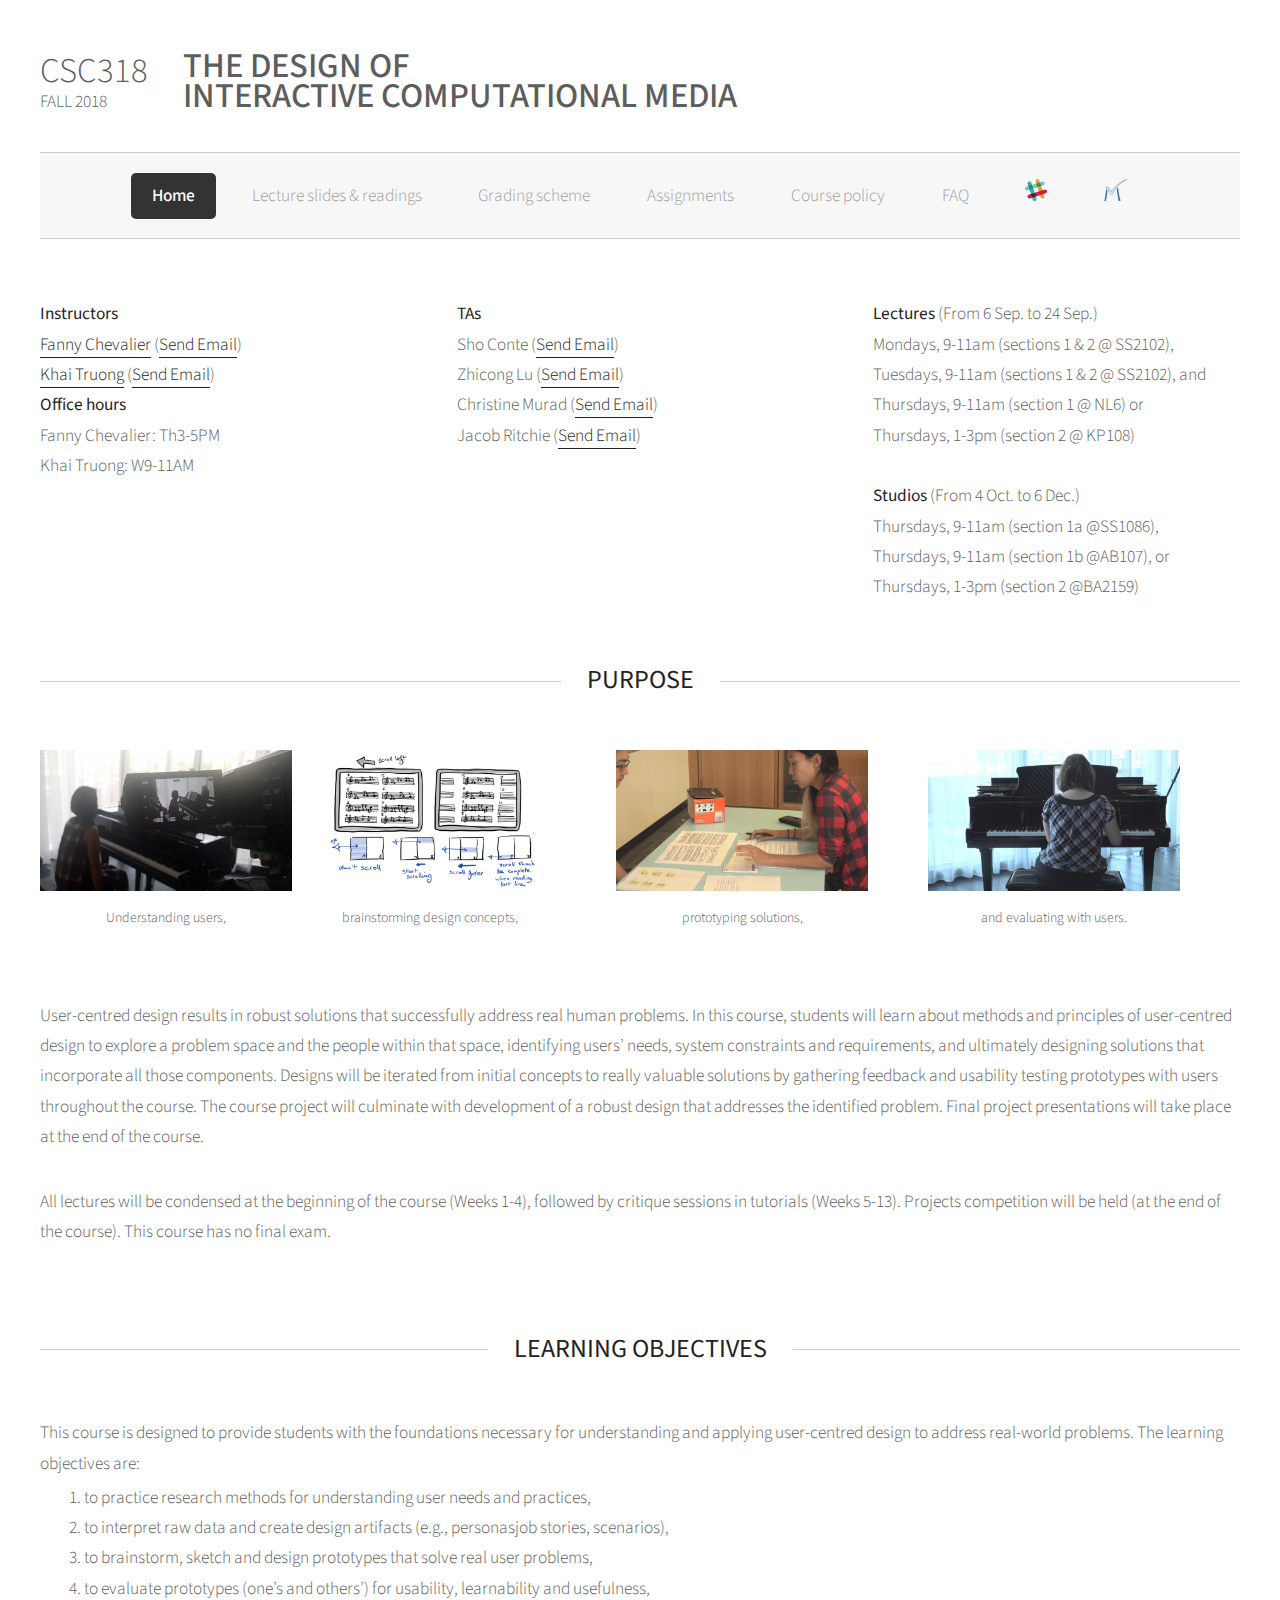
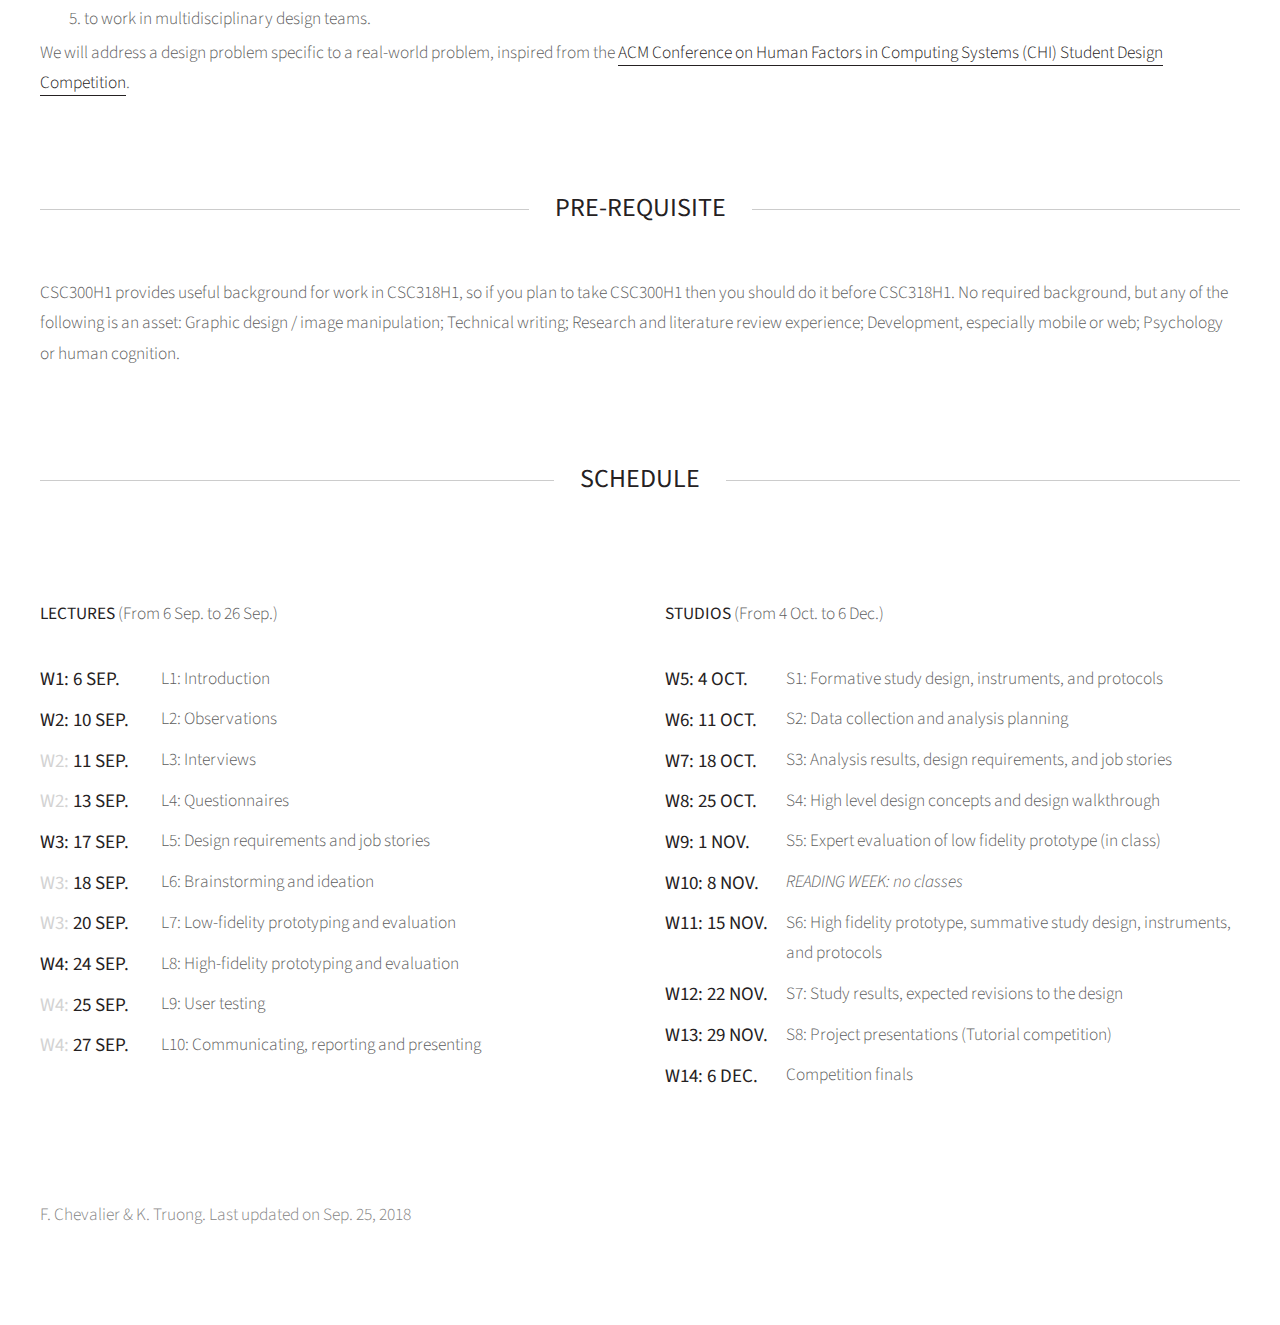
==== index.html @ eef89891 "Update index.html" ====
<!DOCTYPE HTML>

<!--
	Dopetrope by HTML5 UP
	html5up.net |  @ajlkn
	Free for personal and commercial use under the CCA 3.0 license (html5up.net/license)
-->

<html>
  <head>
    <title>CSC318:  The Design of Interactive Computational Media</title>
    <meta http-equiv="content-type" content="text/html; charset=utf-8" />
    <meta name="description" content="" />
    <meta name="keywords" content="" />
    <meta name="viewport" content="width=device-width, initial-scale=1" />
    <!--[if lte IE 8]><script src="/assets/css/ie/html5shiv.js"></script><![endif]-->
    <script src="/assets/js/jquery.min.js"></script>
    <script src="/assets/js/jquery.dropotron.min.js"></script>
    <script src="/assets/js/skel.min.js"></script>
    <script src="/assets/js/skel-viewport.min.js"></script>
    <script src="/assets/js/util.js"></script>
    <!--[if lte IE 8]><script src="assets/js/ie/respond.min.js"></script><![endif]-->
    <script src="/assets/js/main.js"></script>
    <script src="/assets/js/d3-4.10.2.min.js"></script>
    
    <link rel="stylesheet" href="/assets/css/main.css"/>
    
    <!--[if lte IE 8]><link rel="stylesheet" href="assets/css/ie8.css" /><![endif]-->
    
    <meta name="theme-color" content="#ffffff">
    
    
  </head>
	
  <body>
    <div id="page-wrapper">
      
      <!-- Main -->
      <div id="main-wrapper">				
	
	<div class="container">
	  
	  <div class="row">
	    <div class="12u">
	      <!-- Intro -->
	      <section id="about">
		<div id="main-info">
		  <div id="course-code">CSC318</br><p style="font-size:50%">Fall 2018</p></div>
		  <div id="course-name"> &nbsp; &nbsp; The Design of </br> &nbsp; &nbsp; Interactive Computational Media</div>
		</div>
	      </section>
	    </div>
	  </div>



	  <div id="header-wrapper">
	    <div id="header">
	      <!-- Nav -->
	      <nav id="nav">
		<ul>
		  <li class="current"><a href="/index.html">Home</a></li>
		  <li> <a href="slides-readings.html">Lecture slides & readings</a></li>
		  <li><a href="grading-scheme.html">Grading scheme</a></li>
		  <li><a href="assignments.html">Assignments</a></li>
		  <li><a href="policy.html">Course policy</a></li>
		  <li><a href="faq.html">FAQ</a></li>
		  <li><a href="https://csc318-fall2018.slack.com"><img src="images/slack-logo-small.png" style="height: 22px"></img></a></li>
		  <li><a href="https://markus.teach.cs.toronto.edu/csc318-2018-09"><img src="images/markus-logo-small.png" style="height: 22px"></img></a></li>
		</ul>
	      </nav>
	    </div>
	  </div>

	  <br/> <br/>


	  
	  <div class="row">
	    <div class="4u 10u(mobile)">
		  <div id="description">
		    <b> Instructors </b>
			 </br><a href="http://fannychevalier.net">Fanny Chevalier</a> (<a href="mailto:csc318instructors@cs.toronto.edu?Subject=[CSC318] ...">Send Email</a>) </br> <a href="http://www.cs.toronto.edu/~khai/">Khai Truong</a>  (<a href="mailto:csc318instructors@cs.toronto.edu?Subject=[CSC318] ...">Send Email</a>)
		  </div>
		  <div id="description">
		    <b> Office hours </b>
			 </br>Fanny Chevalier: Th3-5PM </br> Khai Truong: W9-11AM
		  </div>
	      </div>

	      <div class="4u 10u(mobile)">
		  <div id="description">
		    <b> TAs </b>
	 </br> Sho Conte (<a href="mailto:sho.conte@mail.utoronto.ca?Subject=[CSC318] ...">Send Email</a>)
         </br> Zhicong Lu (<a href="mailto:zhicong.lu@mail.utoronto.ca?Subject=[CSC318] ...">Send Email</a>)
         </br> Christine Murad (<a href="mailto:christine.murad@mail.utoronto.ca?Subject=[CSC318] ...">Send Email</a>)
         </br> Jacob Ritchie (<a href="mailto:jacob.ritchie@mail.utoronto.ca?Subject=[CSC318] ...">Send Email</a>)          
		  </div>
	      </div>

	      <div class="4u 10u(mobile)">
		  <div id="description">
		    <b> Lectures </b> (From 6 Sep. to 24 Sep.)
	 </br> Mondays, 9-11am (sections 1 & 2 @ SS2102),
         </br> Tuesdays, 9-11am (sections 1 & 2 @ SS2102), and
         </br> Thursdays, 9-11am (section 1 @ NL6) or 
         </br> Thursdays, 1-3pm (section 2 @ KP108)
         </br>
	 </br>
	 <b> Studios </b> (From 4 Oct. to 6 Dec.)
	 </br> Thursdays, 9-11am (section 1a @SS1086),
         </br> Thursdays, 9-11am (section 1b @AB107), or
         </br> Thursdays, 1-3pm (section 2 @BA2159)
		  </div>
	      </div>
	      
	  </div>

	  <br/> <br/>


	  <div class="row">	    
	    <div class="12u">
	      <header class="major">
		<h2>Purpose</h2>
	      </header>
	      

	      <p style="float: left; font-size: 80%; text-align: center; width: 21%; margin-right: 1%; margin-bottom: 0.5em;"><img src="images/observations-teaser.jpg" style="width: 100%">Understanding users,</p>


	      <p style="float: left; font-size: 80%; text-align: center; width: 21%; margin-right: 5%; margin-bottom: 0.5em;"><img src="images/sketch.png" style="width: 100%"> brainstorming design concepts,</p>

	      <p style="float: left; font-size: 80%; text-align: center; width: 21%; margin-right: 5%; margin-bottom: 0.5em;"><img src="images/heuristic.jpeg" style="width: 100%"> prototyping solutions,</p>

	      <p style="float: left; font-size: 80%; text-align: center; width: 21%; margin-right: 5%; margin-bottom: 0.5em;"><img src="images/evaluation.jpeg" style="width: 100%"> and evaluating with users.</br>&nbsp;</br>&nbsp;</p>

	      
	      <p>
		User-centred design results in robust solutions that successfully address real human problems. In this course, students will learn about methods and principles of user-centred design to explore a problem space and the people within that space, identifying users’ needs, system constraints and requirements, and ultimately designing solutions that incorporate all those components. Designs will be iterated from initial concepts to really valuable solutions by gathering feedback and usability testing prototypes with users throughout the course. The course project will culminate with development of a robust design that addresses the identified problem. Final project presentations will take place at the end of the course. </p>

	      <p> All lectures will be condensed at the beginning of the course (Weeks 1-4), followed by critique sessions in tutorials (Weeks 5-13). Projects competition will be held (at the end of the course). This course has no final exam.
	      </p>



	      
	      
	    </section>    
	  </div>
	</div>

	<div class="row">	    
	  <div class="12u">
	    <section>
	      <header class="major">
		<h2>Learning Objectives</h2>
	      </header>
	      This course is designed to provide students with the foundations necessary for understanding and applying user-centred design to address real-world problems. The learning objectives are:
	      <ul class="numberedlist">
		<li> to practice research methods for understanding user needs and practices,</li>
		<li> to interpret raw data and create design artifacts (e.g., personasjob stories, scenarios), </li>
		<li> to brainstorm, sketch and design prototypes that solve real user problems, </li>
		<li> to evaluate prototypes (one’s and others’) for usability, learnability and usefulness, </li>
		<li> to work in multidisciplinary design teams. </li>
	      </ul>
		We will address a design problem specific to a real-world problem, inspired from the <a href="https://chi2019.acm.org/authors/student-design-competition/">ACM Conference on Human Factors in Computing Systems (CHI) Student Design Competition</a>.
	      
	    </section>    
	  </div>
	</div>


	<div class="row">	    
	  <div class="12u">
	    <section>
	      <header class="major">
		<h2>Pre-requisite</h2>
	      </header>
	      CSC300H1 provides useful background for work in CSC318H1, so if you plan to take CSC300H1 then you should do it before CSC318H1. No required background, but any of the following is an asset: Graphic design / image manipulation; Technical writing; Research and literature review experience; Development, especially mobile or web; Psychology or human cognition.
	    </section>    
	  </div>
	</div>


	
	<div class="row">
	  <div class="12u 12u(mobile)">
	    <section>
	      <header class="major">
		<h2>Schedule</h2>
	      </header>

	      </div>
	  </section>
	  
	  <div class="6u 12u(mobile)">
	      <b> LECTURES </b> (From 6 Sep. to 26 Sep.)
	      
	      <p>
		<ul class="schedule">  
		  <li> <h3> W1: 6 Sep. </h3> <p>L1: Introduction </p> </li>
		  <li> <h3> W2: 10 Sep. </h3> <p>L2: Observations </p> </li>
		  <li> <h3> <font color="lightgray">W2:</font> 11 Sep. </h3> <p>L3: Interviews </p> </li>
		  <li> <h3> <font color="lightgray">W2:</font> 13 Sep. </h3> <p>L4: Questionnaires</p> </li>
                  <li> <h3> W3: 17 Sep. </h3> <p>L5: Design requirements and job stories</p> </li>
		  <li> <h3> <font color="lightgray">W3:</font> 18 Sep. </h3> <p>L6: Brainstorming and ideation</p> </li>
                  <li> <h3> <font color="lightgray">W3:</font> 20 Sep. </h3> <p>L7: Low-fidelity prototyping and evaluation</p> </li>
		  <li> <h3> W4: 24 Sep. </h3> <p>L8: High-fidelity prototyping and evaluation</p> </li>
                  <li> <h3> <font color="lightgray">W4:</font> 25 Sep. </h3> <p>L9: User testing</p> </li>
                  <li> <h3> <font color="lightgray">W4:</font> 27 Sep. </h3> <p>L10: Communicating, reporting and presenting</p></li>

	  </div>


	  <div class="6u 12u(mobile)">
	      
	      <b> STUDIOS </b> (From 4 Oct. to 6 Dec.)
	      
	      <p>
		<ul class="schedule">  
		  <li> <h3> W5: 4 Oct. </h3> <p>S1: Formative study design, instruments, and protocols </p> </li>
		  <li> <h3> W6: 11 Oct. </h3> <p>S2: Data collection and analysis planning </p> </li>
		  <li> <h3> W7: 18 Oct. </h3> <p>S3: Analysis results, design requirements, and job stories </p> </li>
		  <li> <h3> W8: 25 Oct. </h3> <p>S4: High level design concepts and design walkthrough</p> </li>
                  <li> <h3> W9: 1 Nov. </h3> <p>S5: Expert evaluation of low fidelity prototype (in class)</p> </li>
		  <li> <h3> W10: 8 Nov. </h3> <p> <i>READING WEEK: no classes </i></p> </li>
                  <li> <h3> W11: 15 Nov. </h3> <p>S6: High fidelity prototype, summative study design, instruments, and protocols</p> </li>
		  <li> <h3> W12: 22 Nov. </h3> <p>S7: Study results, expected revisions to the design </p> </li>
                  <li> <h3> W13: 29 Nov. </h3> <p>S8: Project presentations (Tutorial competition)</p> </li>
		  <li> <h3> W14: 6 Dec. </h3> <p> Competition finals </p> </li>
	  </div>



	  
	</div>



<!-- Footer -->
<div id="footer-wrapper">
  <section id="footer" class="container">
    <div class="row">
      <div class="12u">
	
	F. Chevalier & K. Truong. Last updated on Sep. 25, 2018
	
      </div>
    </div>
  </section>
</div>
</div>
</body>
</html>
---- assets/css/main.css ----
@import url("font-awesome.min.css");
@import url("https://fonts.googleapis.com/css?family=Source+Sans+Pro:300,400,700,900,300italic");

/*
	Dopetrope by HTML5 UP
	html5up.net | @ajlkn
	Free for personal and commercial use under the CCA 3.0 license (html5up.net/license)
*/

/* Reset */

	html, body, div, span, applet, object, iframe, h1, h2, h3, h4, h5, h6, p, blockquote, pre, a, abbr, acronym, address, big, cite, code, del, dfn, em, img, ins, kbd, q, s, samp, small, strike, strong, sub, sup, tt, var, b, u, i, center, dl, dt, dd, ol, ul, li, fieldset, form, label, legend, table, caption, tbody, tfoot, thead, tr, th, td, article, aside, canvas, details, embed, figure, figcaption, footer, header, hgroup, menu, nav, output, ruby, section, summary, time, mark, audio, video {
		margin: 0;
		padding: 0;
		border: 0;
		font-size: 100%;
		font: inherit;
		vertical-align: baseline;
	}

	article, aside, details, figcaption, figure, footer, header, hgroup, menu, nav, section {
		display: block;
	}

	body {
		line-height: 1;
	}

	ol, ul {
		list-style: none;
	}

	blockquote, q {
		quotes: none;
	}

	blockquote:before, blockquote:after, q:before, q:after {
		content: '';
		content: none;
	}

	table {
		border-collapse: collapse;
		border-spacing: 0;
	}

	body {
		-webkit-text-size-adjust: none;
	}

/* Box Model */

	*, *:before, *:after {
		-moz-box-sizing: border-box;
		-webkit-box-sizing: border-box;
		box-sizing: border-box;
	}

/* Containers */

	.container {
		margin-left: auto;
		margin-right: auto;
	}

	.container.\31 25\25 {
		width: 100%;
		max-width: 1200px;
		min-width: 960px;
	}

	.container.\37 5\25 {
		width: 720px;
	}

	.container.\35 0\25 {
		width: 480px;
	}

	.container.\32 5\25 {
		width: 240px;
	}

	.container {
		width: 960px;
	}

	@media screen and (min-width: 737px) {

		.container.\31 25\25 {
			width: 100%;
			max-width: 1500px;
			min-width: 1200px;
		}

		.container.\37 5\25 {
			width: 900px;
		}

		.container.\35 0\25 {
			width: 600px;
		}

		.container.\32 5\25 {
			width: 300px;
		}

		.container {
			width: 1200px;
		}

	}

	@media screen and (min-width: 737px) and (max-width: 1200px) {

		.container.\31 25\25 {
			width: 100%;
			max-width: 1200px;
			min-width: 960px;
		}

		.container.\37 5\25 {
			width: 720px;
		}

		.container.\35 0\25 {
			width: 480px;
		}

		.container.\32 5\25 {
			width: 240px;
		}

		.container {
			width: 960px;
		}

	}

	@media screen and (max-width: 736px) {

		.container.\31 25\25 {
			width: 100%;
			max-width: 125%;
			min-width: 100%;
		}

		.container.\37 5\25 {
			width: 75%;
		}

		.container.\35 0\25 {
			width: 50%;
		}

		.container.\32 5\25 {
			width: 25%;
		}

		.container {
			width: 100% !important;
		}

	}

/* Grid */

	.row {
		border-bottom: solid 1px transparent;
		-moz-box-sizing: border-box;
		-webkit-box-sizing: border-box;
		box-sizing: border-box;
	}

	.row > * {
		float: left;
		-moz-box-sizing: border-box;
		-webkit-box-sizing: border-box;
		box-sizing: border-box;
	}

	.row:after, .row:before {
		content: '';
		display: block;
		clear: both;
		height: 0;
	}
	
	.row.events:before {
		height: 1em;
	}

	.row.uniform > * > :first-child {
	    margin-top: 0;
	}

	.row.uniform > * > :last-child {
		margin-bottom: 0;
	}

	.row.\30 \25 > * {
		padding: 0 0 0 0px;
	}

	.row.\30 \25 {
		margin: 0 0 -1px 0px;
	}

	.row.uniform.\30 \25 > * {
		padding: 0px 0 0 0px;
	}

	.row.uniform.\30 \25 {
		margin: 0px 0 -1px 0px;
	}

	.row > * {
		padding: 0 0 0 40px;
	}

	.row {
		margin: 0 0 -1px -40px;
	}

	.row.uniform > * {
		padding: 40px 0 0 40px;
	}

	.row.uniform {
		margin: -40px 0 -1px -40px;
	}

	.row.\32 00\25 > * {
		padding: 0 0 0 80px;
	}

	.row.\32 00\25 {
		margin: 0 0 -1px -80px;
	}

	.row.uniform.\32 00\25 > * {
		padding: 80px 0 0 80px;
	}

	.row.uniform.\32 00\25 {
		margin: -80px 0 -1px -80px;
	}

	.row.\31 50\25 > * {
		padding: 0 0 0 60px;
	}

	.row.\31 50\25 {
		margin: 0 0 -1px -60px;
	}

	.row.uniform.\31 50\25 > * {
		padding: 60px 0 0 60px;
	}

	.row.uniform.\31 50\25 {
		margin: -60px 0 -1px -60px;
	}

	.row.\35 0\25 > * {
		padding: 0 0 0 20px;
	}

	.row.\35 0\25 {
		margin: 0 0 -1px -20px;
	}

	.row.uniform.\35 0\25 > * {
		padding: 20px 0 0 20px;
	}

	.row.uniform.\35 0\25 {
		margin: -20px 0 -1px -20px;
	}

	.row.\32 5\25 > * {
		padding: 0 0 0 10px;
	}

	.row.\32 5\25 {
		margin: 0 0 -1px -10px;
	}

	.row.uniform.\32 5\25 > * {
		padding: 10px 0 0 10px;
	}

	.row.uniform.\32 5\25 {
		margin: -10px 0 -1px -10px;
	}

	.\31 2u, .\31 2u\24 {
		width: 100%;
		clear: none;
		margin-left: 0;
	}

	.\31 1u, .\31 1u\24 {
		width: 91.6666666667%;
		clear: none;
		margin-left: 0;
	}

	.\31 0u, .\31 0u\24 {
		width: 83.3333333333%;
		clear: none;
		margin-left: 0;
	}

	.\39 u, .\39 u\24 {
		width: 75%;
		clear: none;
		margin-left: 0;
	}

	.\38 u, .\38 u\24 {
		width: 66.6666666667%;
		clear: none;
		margin-left: 0;
	}

	.\37 u, .\37 u\24 {
		width: 58.3333333333%;
		clear: none;
		margin-left: 0;
	}

	.\36 u, .\36 u\24 {
		width: 50%;
		clear: none;
		margin-left: 0;
	}

	.\35 u, .\35 u\24 {
		width: 41.6666666667%;
		clear: none;
		margin-left: 0;
	}

	.\34 u, .\34 u\24 {
		width: 33.3333333333%;
		clear: none;
		margin-left: 0;
	}

	.\33 u, .\33 u\24 {
		width: 25%;
		clear: none;
		margin-left: 0;
	}

	.\32 u, .\32 u\24 {
		width: 16.6666666667%;
		clear: none;
		margin-left: 0;
	}

	.\31 u, .\31 u\24 {
		width: 8.3333333333%;
		clear: none;
		margin-left: 0;
	}

	.\31 2u\24 + *,
	.\31 1u\24 + *,
	.\31 0u\24 + *,
	.\39 u\24 + *,
	.\38 u\24 + *,
	.\37 u\24 + *,
	.\36 u\24 + *,
	.\35 u\24 + *,
	.\34 u\24 + *,
	.\33 u\24 + *,
	.\32 u\24 + *,
	.\31 u\24 + * {
		clear: left;
	}

	.\-11u {
		margin-left: 91.66667%;
	}

	.\-10u {
		margin-left: 83.33333%;
	}

	.\-9u {
		margin-left: 75%;
	}

	.\-8u {
		margin-left: 66.66667%;
	}

	.\-7u {
		margin-left: 58.33333%;
	}

	.\-6u {
		margin-left: 50%;
	}

	.\-5u {
		margin-left: 41.66667%;
	}

	.\-4u {
		margin-left: 33.33333%;
	}

	.\-3u {
		margin-left: 25%;
	}

	.\-2u {
		margin-left: 16.66667%;
	}

	.\-1u {
		margin-left: 8.33333%;
	}

	@media screen and (min-width: 737px) {

		.row > * {
			padding: 50px 0 0 50px;
		}

		.row {
			margin: -50px 0 -1px -50px;
		}

		.row.uniform > * {
			padding: 50px 0 0 50px;
		}

		.row.uniform {
			margin: -50px 0 -1px -50px;
		}

		.row.\32 00\25 > * {
			padding: 100px 0 0 100px;
		}

		.row.\32 00\25 {
			margin: -100px 0 -1px -100px;
		}

		.row.uniform.\32 00\25 > * {
			padding: 100px 0 0 100px;
		}

		.row.uniform.\32 00\25 {
			margin: -100px 0 -1px -100px;
		}

		.row.\31 50\25 > * {
			padding: 75px 0 0 75px;
		}

		.row.\31 50\25 {
			margin: -75px 0 -1px -75px;
		}

		.row.uniform.\31 50\25 > * {
			padding: 75px 0 0 75px;
		}

		.row.uniform.\31 50\25 {
			margin: -75px 0 -1px -75px;
		}

		.row.\35 0\25 > * {
			padding: 25px 0 0 25px;
		}

		.row.\35 0\25 {
			margin: -25px 0 -1px -25px;
		}

		.row.uniform.\35 0\25 > * {
			padding: 25px 0 0 25px;
		}

		.row.uniform.\35 0\25 {
			margin: -25px 0 -1px -25px;
		}

		.row.\32 5\25 > * {
			padding: 12.5px 0 0 12.5px;
		}

		.row.\32 5\25 {
			margin: -12.5px 0 -1px -12.5px;
		}

		.row.uniform.\32 5\25 > * {
			padding: 12.5px 0 0 12.5px;
		}

		.row.uniform.\32 5\25 {
			margin: -12.5px 0 -1px -12.5px;
		}

		.\31 2u\28desktop\29, .\31 2u\24\28desktop\29 {
			width: 100%;
			clear: none;
			margin-left: 0;
		}

		.\31 1u\28desktop\29, .\31 1u\24\28desktop\29 {
			width: 91.6666666667%;
			clear: none;
			margin-left: 0;
		}

		.\31 0u\28desktop\29, .\31 0u\24\28desktop\29 {
			width: 83.3333333333%;
			clear: none;
			margin-left: 0;
		}

		.\39 u\28desktop\29, .\39 u\24\28desktop\29 {
			width: 75%;
			clear: none;
			margin-left: 0;
		}

		.\38 u\28desktop\29, .\38 u\24\28desktop\29 {
			width: 66.6666666667%;
			clear: none;
			margin-left: 0;
		}

		.\37 u\28desktop\29, .\37 u\24\28desktop\29 {
			width: 58.3333333333%;
			clear: none;
			margin-left: 0;
		}

		.\36 u\28desktop\29, .\36 u\24\28desktop\29 {
			width: 50%;
			clear: none;
			margin-left: 0;
		}

		.\35 u\28desktop\29, .\35 u\24\28desktop\29 {
			width: 41.6666666667%;
			clear: none;
			margin-left: 0;
		}

		.\34 u\28desktop\29, .\34 u\24\28desktop\29 {
			width: 33.3333333333%;
			clear: none;
			margin-left: 0;
		}

		.\33 u\28desktop\29, .\33 u\24\28desktop\29 {
			width: 25%;
			clear: none;
			margin-left: 0;
		}

		.\32 u\28desktop\29, .\32 u\24\28desktop\29 {
			width: 16.6666666667%;
			clear: none;
			margin-left: 0;
		}

		.\31 u\28desktop\29, .\31 u\24\28desktop\29 {
			width: 8.3333333333%;
			clear: none;
			margin-left: 0;
		}

		.\31 2u\24\28desktop\29 + *,
		.\31 1u\24\28desktop\29 + *,
		.\31 0u\24\28desktop\29 + *,
		.\39 u\24\28desktop\29 + *,
		.\38 u\24\28desktop\29 + *,
		.\37 u\24\28desktop\29 + *,
		.\36 u\24\28desktop\29 + *,
		.\35 u\24\28desktop\29 + *,
		.\34 u\24\28desktop\29 + *,
		.\33 u\24\28desktop\29 + *,
		.\32 u\24\28desktop\29 + *,
		.\31 u\24\28desktop\29 + * {
			clear: left;
		}

		.\-11u\28desktop\29 {
			margin-left: 91.66667%;
		}

		.\-10u\28desktop\29 {
			margin-left: 83.33333%;
		}

		.\-9u\28desktop\29 {
			margin-left: 75%;
		}

		.\-8u\28desktop\29 {
			margin-left: 66.66667%;
		}

		.\-7u\28desktop\29 {
			margin-left: 58.33333%;
		}

		.\-6u\28desktop\29 {
			margin-left: 50%;
		}

		.\-5u\28desktop\29 {
			margin-left: 41.66667%;
		}

		.\-4u\28desktop\29 {
			margin-left: 33.33333%;
		}

		.\-3u\28desktop\29 {
			margin-left: 25%;
		}

		.\-2u\28desktop\29 {
			margin-left: 16.66667%;
		}

		.\-1u\28desktop\29 {
			margin-left: 8.33333%;
		}

	}

	@media screen and (min-width: 737px) and (max-width: 1200px) {

		.row > * {
			padding: 25px 0 0 25px;
		}

		.row {
			margin: -25px 10px -1px -15px;
		}

		.row.uniform > * {
			padding: 25px 0 0 25px;
		}

		.row.uniform {
			margin: -25px 0 -1px -25px;
		}

		.row.\32 00\25 > * {
			padding: 50px 0 0 50px;
		}

		.row.\32 00\25 {
			margin: -50px 0 -1px -50px;
		}

		.row.uniform.\32 00\25 > * {
			padding: 50px 0 0 50px;
		}

		.row.uniform.\32 00\25 {
			margin: -50px 0 -1px -50px;
		}

		.row.\31 50\25 > * {
			padding: 37.5px 0 0 37.5px;
		}

		.row.\31 50\25 {
			margin: -37.5px 0 -1px -37.5px;
		}

		.row.uniform.\31 50\25 > * {
			padding: 37.5px 0 0 37.5px;
		}

		.row.uniform.\31 50\25 {
			margin: -37.5px 0 -1px -37.5px;
		}

		.row.\35 0\25 > * {
			padding: 12.5px 0 0 12.5px;
		}

		.row.\35 0\25 {
			margin: -12.5px 0 -1px -12.5px;
		}

		.row.uniform.\35 0\25 > * {
			padding: 12.5px 0 0 12.5px;
		}

		.row.uniform.\35 0\25 {
			margin: -12.5px 0 -1px -12.5px;
		}

		.row.\32 5\25 > * {
			padding: 6.25px 0 0 6.25px;
		}

		.row.\32 5\25 {
			margin: -6.25px 0 -1px -6.25px;
		}

		.row.uniform.\32 5\25 > * {
			padding: 6.25px 0 0 6.25px;
		}

		.row.uniform.\32 5\25 {
			margin: -6.25px 0 -1px -6.25px;
		}

		.\31 2u\28tablet\29, .\31 2u\24\28tablet\29 {
			width: 100%;
			clear: none;
			margin-left: 0;
		}

		.\31 1u\28tablet\29, .\31 1u\24\28tablet\29 {
			width: 91.6666666667%;
			clear: none;
			margin-left: 0;
		}

		.\31 0u\28tablet\29, .\31 0u\24\28tablet\29 {
			width: 83.3333333333%;
			clear: none;
			margin-left: 0;
		}

		.\39 u\28tablet\29, .\39 u\24\28tablet\29 {
			width: 75%;
			clear: none;
			margin-left: 0;
		}

		.\38 u\28tablet\29, .\38 u\24\28tablet\29 {
			width: 66.6666666667%;
			clear: none;
			margin-left: 0;
		}

		.\37 u\28tablet\29, .\37 u\24\28tablet\29 {
			width: 58.3333333333%;
			clear: none;
			margin-left: 0;
		}

		.\36 u\28tablet\29, .\36 u\24\28tablet\29 {
			width: 50%;
			clear: none;
			margin-left: 0;
		}

		.\35 u\28tablet\29, .\35 u\24\28tablet\29 {
			width: 41.6666666667%;
			clear: none;
			margin-left: 0;
		}

		.\34 u\28tablet\29, .\34 u\24\28tablet\29 {
			width: 33.3333333333%;
			clear: none;
			margin-left: 0;
		}

		.\33 u\28tablet\29, .\33 u\24\28tablet\29 {
			width: 25%;
			clear: none;
			margin-left: 0;
		}

		.\32 u\28tablet\29, .\32 u\24\28tablet\29 {
			width: 16.6666666667%;
			clear: none;
			margin-left: 0;
		}

		.\31 u\28tablet\29, .\31 u\24\28tablet\29 {
			width: 8.3333333333%;
			clear: none;
			margin-left: 0;
		}

		.\31 2u\24\28tablet\29 + *,
		.\31 1u\24\28tablet\29 + *,
		.\31 0u\24\28tablet\29 + *,
		.\39 u\24\28tablet\29 + *,
		.\38 u\24\28tablet\29 + *,
		.\37 u\24\28tablet\29 + *,
		.\36 u\24\28tablet\29 + *,
		.\35 u\24\28tablet\29 + *,
		.\34 u\24\28tablet\29 + *,
		.\33 u\24\28tablet\29 + *,
		.\32 u\24\28tablet\29 + *,
		.\31 u\24\28tablet\29 + * {
			clear: left;
		}

		.\-11u\28tablet\29 {
			margin-left: 91.66667%;
		}

		.\-10u\28tablet\29 {
			margin-left: 83.33333%;
		}

		.\-9u\28tablet\29 {
			margin-left: 75%;
		}

		.\-8u\28tablet\29 {
			margin-left: 66.66667%;
		}

		.\-7u\28tablet\29 {
			margin-left: 58.33333%;
		}

		.\-6u\28tablet\29 {
			margin-left: 50%;
		}

		.\-5u\28tablet\29 {
			margin-left: 41.66667%;
		}

		.\-4u\28tablet\29 {
			margin-left: 33.33333%;
		}

		.\-3u\28tablet\29 {
			margin-left: 25%;
		}

		.\-2u\28tablet\29 {
			margin-left: 16.66667%;
		}

		.\-1u\28tablet\29 {
			margin-left: 8.33333%;
		}

	}

	@media screen and (max-width: 736px) {

		.row > * {
			padding: 20px 0 0 20px;
		}

		.row {
			margin: -20px 10px -1px -10px;
		}

		.row.uniform > * {
			padding: 20px 0 0 20px;
		}

		.row.uniform {
			margin: -20px 0 -1px -20px;
		}

		.row.\32 00\25 > * {
			padding: 40px 0 0 40px;
		}

		.row.\32 00\25 {
			margin: -40px 0 -1px -40px;
		}

		.row.uniform.\32 00\25 > * {
			padding: 40px 0 0 40px;
		}

		.row.uniform.\32 00\25 {
			margin: -40px 0 -1px -40px;
		}

		.row.\31 50\25 > * {
			padding: 30px 0 0 30px;
		}

		.row.\31 50\25 {
			margin: -30px 0 -1px -30px;
		}

		.row.uniform.\31 50\25 > * {
			padding: 30px 0 0 30px;
		}

		.row.uniform.\31 50\25 {
			margin: -30px 0 -1px -30px;
		}

		.row.\35 0\25 > * {
			padding: 10px 0 0 10px;
		}

		.row.\35 0\25 {
			margin: -10px 0 -1px -10px;
		}

		.row.uniform.\35 0\25 > * {
			padding: 10px 0 0 10px;
		}

		.row.uniform.\35 0\25 {
			margin: -10px 0 -1px -10px;
		}

		.row.\32 5\25 > * {
			padding: 5px 0 0 5px;
		}

		.row.\32 5\25 {
			margin: -5px 0 -1px -5px;
		}

		.row.uniform.\32 5\25 > * {
			padding: 5px 0 0 5px;
		}

		.row.uniform.\32 5\25 {
			margin: -5px 0 -1px -5px;
		}

		.\31 2u\28mobile\29, .\31 2u\24\28mobile\29 {
			width: 100%;
			clear: none;
			margin-left: 0;
		}

		.\31 1u\28mobile\29, .\31 1u\24\28mobile\29 {
			width: 91.6666666667%;
			clear: none;
			margin-left: 0;
		}

		.\31 0u\28mobile\29, .\31 0u\24\28mobile\29 {
			width: 83.3333333333%;
			clear: none;
			margin-left: 0;
		}

		.\39 u\28mobile\29, .\39 u\24\28mobile\29 {
			width: 75%;
			clear: none;
			margin-left: 0;
		}

		.\38 u\28mobile\29, .\38 u\24\28mobile\29 {
			width: 66.6666666667%;
			clear: none;
			margin-left: 0;
		}

		.\37 u\28mobile\29, .\37 u\24\28mobile\29 {
			width: 58.3333333333%;
			clear: none;
			margin-left: 0;
		}

		.\36 u\28mobile\29, .\36 u\24\28mobile\29 {
			width: 50%;
			clear: none;
			margin-left: 0;
		}

		.\35 u\28mobile\29, .\35 u\24\28mobile\29 {
			width: 41.6666666667%;
			clear: none;
			margin-left: 0;
		}

		.\34 u\28mobile\29, .\34 u\24\28mobile\29 {
			width: 33.3333333333%;
			clear: none;
			margin-left: 0;
		}

		.\33 u\28mobile\29, .\33 u\24\28mobile\29 {
			width: 25%;
			clear: none;
			margin-left: 0;
		}

		.\32 u\28mobile\29, .\32 u\24\28mobile\29 {
			width: 16.6666666667%;
			clear: none;
			margin-left: 0;
		}

		.\31 u\28mobile\29, .\31 u\24\28mobile\29 {
			width: 8.3333333333%;
			clear: none;
			margin-left: 0;
		}

		.\31 2u\24\28mobile\29 + *,
		.\31 1u\24\28mobile\29 + *,
		.\31 0u\24\28mobile\29 + *,
		.\39 u\24\28mobile\29 + *,
		.\38 u\24\28mobile\29 + *,
		.\37 u\24\28mobile\29 + *,
		.\36 u\24\28mobile\29 + *,
		.\35 u\24\28mobile\29 + *,
		.\34 u\24\28mobile\29 + *,
		.\33 u\24\28mobile\29 + *,
		.\32 u\24\28mobile\29 + *,
		.\31 u\24\28mobile\29 + * {
			clear: left;
		}

		.\-11u\28mobile\29 {
			margin-left: 91.66667%;
		}

		.\-10u\28mobile\29 {
			margin-left: 83.33333%;
		}

		.\-9u\28mobile\29 {
			margin-left: 75%;
		}

		.\-8u\28mobile\29 {
			margin-left: 66.66667%;
		}

		.\-7u\28mobile\29 {
			margin-left: 58.33333%;
		}

		.\-6u\28mobile\29 {
			margin-left: 50%;
		}

		.\-5u\28mobile\29 {
			margin-left: 41.66667%;
		}

		.\-4u\28mobile\29 {
			margin-left: 33.33333%;
		}

		.\-3u\28mobile\29 {
			margin-left: 25%;
		}

		.\-2u\28mobile\29 {
			margin-left: 16.66667%;
		}

		.\-1u\28mobile\29 {
			margin-left: 8.33333%;
		}

	}

/* Basic */

	body {
		background: #ffffff;
		font-family: 'Source Sans Pro';
		font-weight: 300;
		color: #5d5d5d;
	}

		body.is-loading * {
			-moz-transition: none !important;
			-webkit-transition: none !important;
			-ms-transition: none !important;
			transition: none !important;
			-moz-animation: none !important;
			-webkit-animation: none !important;
			-ms-animation: none !important;
			animation: none !important;
		}

	input, textarea, select {
		font-family: 'Source Sans Pro';
		font-weight: 300;
		color: #5d5d5d;
	}

	strong, b {
		color: #252122;
		font-weight: 400;
	}

	i, em {
		font-style: italic;
	}

	sub {
		position: relative;
		top: 0.5em;
		font-size: 0.8em;
	}

	sup {
		position: relative;
		top: -0.5em;
		font-size: 0.8em;
	}

	blockquote {
		border-left: solid 0.75em #dddddd;
		padding: 1em 0 1em 1.5em;
		font-style: italic;
	}

	h1, h2, h3, h4, h5, h6 {
		color: #252122;
		font-weight: 400;
	}
	
	h2{
		text-transform: uppercase;
	}
		
	h3{
		text-transform: uppercase;
	}
	
	h4{
		text-transform: uppercase;
	}

	h1 a, h2 a, h3 a, h4 a, h5 a, h6 a {
		color: inherit;
		text-decoration: none;
	}

	a {
		color: #252122;
		text-decoration: none;
		
		-moz-transition: color .2s ease-in-out;
		-webkit-transition: color .2s ease-in-out;
		-ms-transition: color .2s ease-in-out;
		transition: color .2s ease-in-out;
		
		-moz-transition: border-color .2s ease-in-out;
		-webkit-transition: border-color .2s ease-in-out;
		-ms-transition: border-color .2s ease-in-out;
		transition: border-color .2s ease-in-out;
		
		border-bottom: 1px solid #252122;
	}

		a:hover {
			text-decoration: none;
			color: #9e9e9e;
			border-color: transparent;
		}
		
	#nav a, #logos-vertical a, #logos-horizontal a, a.image, .thumbnail a{
		border-bottom: none;
	}

	br.clear {
		clear: both;
	}

	hr {
		border: 0;
		border-top: solid 1px #dddddd;
		height: 1px;
		margin: 2em 0 2em 0;
	}

	p, ul, ol, dl, table {
		margin-bottom: 2em;
	}

/* Form */

	form label {
		display: block;
		color: #252122;
		font-weight: 400;
		margin: 0 0 0.5em 0;
	}

	form input[type=text],
	form input[type=email],
	form input[type=password],
	form select,
	form textarea {
		-webkit-appearance: none;
		display: block;
		border: 0;
		padding: 0.75em 1em;
		font-size: 1em;
		border-radius: 5px;
		border: solid 1px #dddddd;
		background: #fff;
		width: 100%;
	}

		form input[type=text]:focus,
		form input[type=email]:focus,
		form input[type=password]:focus,
		form select:focus,
		form textarea:focus {
			box-shadow: inset 0px 0px 1px 1px #43bff0;
		}

	form textarea {
		height: 15em;
	}

	form .formerize-placeholder {
		color: #555 !important;
	}

	form ::-webkit-input-placeholder {
		color: #555 !important;
	}

	form :-moz-placeholder {
		color: #555 !important;
	}

	form ::-moz-placeholder {
		color: #555 !important;
	}

	form :-ms-input-placeholder {
		color: #555 !important;
	}

	form ::-moz-focus-inner {
		border: 0;
	}

/* Tables */

	table {
		width: 100%;
	}

		table.default {
			width: 100%;
		}

			table.default tr {
				border-top: solid 1px #dddddd;
			}

				table.default tr:first-child {
					border-top: 0;
				}

			table.default td {
				padding: 0.5em 1em 0.5em 1em;
			}

			table.default th {
				text-align: left;
				padding: 0.5em 1em 0.5em 1em;
				font-weight: 700;
				margin: 0 0 1em 0;
			}

			table.default thead {
				border-bottom: solid 2px #dddddd;
			}

/* Section/Article */

	section, article {
		margin-bottom: 2.5em;
	}

		article > :last-child, article:last-child {
			margin-bottom: 0;
		}

		article section p, article section h2, article section h3, article section h4 {
			/*padding-left: 1em;
			padding-right: 1em;*/
		}
		
		article section .text-right{
			text-align: right;
		}
		
		article section .text-left{
			text-align: left;
		}
		
		article section .text-center{
			text-align: center;
		}
		
		
	header > p {
		display: block;
		font-style: italic;
	}

	header.major {
		position: relative;
		text-align: center;
		border-top: solid 1px #ccc;
		top: 1em;
	}

		header.major h2 {
			background: #fff;
			position: relative;
			top: -0.65em;
			display: inline;
			margin: 0;
			padding: 0 1em 0 1em;
			text-transform: uppercase;
		}
	
	.highlights header.title {
		margin-bottom: 0.75em;
	}
	
	.highlights section{
		margin-bottom: 0;
		padding-bottom: 0;
	}
	
/* Box */

	.box {
		background: #f7f7f7;
		border-bottom: solid 1px #ccc;
	}
	
	.box.white {
		background: #ffffff;
		border-bottom: none;
	}

		.box .image.featured {
			position: relative;
			width: auto;
		}

/* Button */

	input[type="button"],
	input[type="submit"],
	input[type="reset"],
	button,
	.button {
		-webkit-appearance: none;
		display: inline-block;
		text-decoration: none;
		cursor: pointer;
		border: 0;
		border-radius: 5px;
		background: #d52349;
		color: #fff;
		font-weight: 700;
		outline: 0;
		-moz-transition: all .2s ease-in-out;
		-webkit-transition: all .2s ease-in-out;
		-ms-transition: all .2s ease-in-out;
		transition: all .2s ease-in-out;
	}

		input[type="button"]:hover,
		input[type="submit"]:hover,
		input[type="reset"]:hover,
		button:hover,
		.button:hover {
			background: #e53359;
		}

		input[type="button"]:active,
		input[type="submit"]:active,
		input[type="reset"]:active,
		button:active,
		.button:active {
			background: #c51349;
		}

		input[type="button"].alt,
		input[type="submit"].alt,
		input[type="reset"].alt,
		button.alt,
		.button.alt {
			background: #f7f7f7;
			color: #9e9e9e;
			font-weight: 500;
		}

			input[type="button"].alt:hover,
			input[type="submit"].alt:hover,
			input[type="reset"].alt:hover,
			button.alt:hover,
			.button.alt:hover {
				background: #e3e3e3;
				color: #222;
			}

			input[type="button"].alt:active,
			input[type="submit"].alt:active,
			input[type="reset"].alt:active,
			button.alt:active,
			.button.alt:active {
				background: #333;
				color: #fff!important;
			}

		input[type="button"].icon:before,
		input[type="submit"].icon:before,
		input[type="reset"].icon:before,
		button.icon:before,
		.button.icon:before {
			opacity: 0.35;
			position: relative;
			top: 0.05em;
			margin-right: 0.75em;
		}

/* Image */

	.image {
		display: inline-block;
		outline: 0;
	}

		.image img {
			display: block;
			width: 100%;
		}

		.image.centered {
			display: block;
			margin: 0 0 2em 0;
		}

			.image.centered img {
				margin: 0 auto;
				width: auto;
			}

		.image.featured {
			display: block;
			width: 100%;
			margin: 0 0 2em 0;
		}

		.image.left {
			float: left;
			margin: 0 2em 2em 0;
		}

/* List */

	ul.default {
		list-style: disc;
		padding-left: 1em;
	}

		ul.default li {
			padding-left: 0.5em;
		}

	ul.contact li {
		position: relative;
		border-top: solid 1px #ddd;
		padding: 1.3em 0 1.3em 7em;
	}

		ul.contact li h3 {
			position: absolute;
			left: 0;
			top: 1.3em;
			font-size: 1.1em;
		}

		ul.contact li p {
			margin: 0;
		}

		ul.contact li:first-child {
			padding-top: 0;
			border-top: 0;
		}

			ul.contact li:first-child h3 {
				top: 0;
			}
	
		ul.schedule li {
		    position: relative;
		    padding: .3em 0 .3em 7em;
		}

		ul.schedule li h3 {
			position: absolute;
			left: 0;
			top: .3em;
			font-size: 1.1em;
		}

		ul.schedule li p {
			margin: 0;
		}

		ul.schedule li:first-child {
			padding-top: 0;
			border-top: 0;
		}

		ul.schedule li:first-child h3 {
		    top: 0;
		}


		.grades {
		    padding-left: 5em;
		}
		
		ul.grades li {
		    position: relative;
		    padding: .3em 0 .3em 4em;
		}

		ul.grades li h3 {
			position: absolute;
			left: 0;
			top:  .3em;
			font-size: 1em;
		}


		ul.grades li:first-child {
			padding-top: 1em;
			border-top: 0;
		}

		ul.grades li:first-child h3 {
		    top: 1em;
		}

	ul.dates li {
		position: relative;
		border-top: solid 1px #ddd;
		padding: 1.3em 0 1.3em 6.75em;
	}

	ul.dates .date {
		display: block;
		position: absolute;
		left: 0;
		top: 1.3em;
		background-color: #d52349;
		height: 3.5em;
		text-align: center;
		color: #fff;
		line-height: 1em;
		border-top-left-radius: 5px;
		border-bottom-left-radius: 5px;
		padding: 0.5em 0.75em 0 1em;
	}

		ul.dates .date:after {
			content: '';
			position: absolute;
			bottom: 0;
			right: -1.2em;
			border-left: solid 1.25em #d52349;
			border-top: solid 1.8em transparent;
			border-bottom: solid 1.8em transparent;
		}

		ul.dates .date strong {
			display: block;
			font-size: 1.75em;
			padding-top: 0.15em;
		}

	ul.dates h3 {
		font-size: 1.1em;
	}

	ul.dates p {
		margin: 0;
	}

	ul.dates li:first-child {
		border-top: 0;
		padding-top: 0;
	}

		ul.dates li:first-child .date {
			top: 0;
		}

	ul.divided li {
		border-top: solid 1px #ddd;
		padding: 1em 0 1em 0;
	}

		ul.divided li:first-child {
			border-top: 0;
			padding-top: 0;
		}

	ul.social {
		overflow: hidden;
		cursor: default;
	}

		ul.social li {
			display: inline-block;
		}

			ul.social li:first-child {
				margin-left: 0;
			}

			ul.social li a {
				display: inline-block;
				width: 3em;
				height: 3em;
				text-align: center;
				border-radius: 5px;
				background: #888;
				-moz-transition: background-color .2s ease-in-out;
				-webkit-transition: background-color .2s ease-in-out;
				-ms-transition: background-color .2s ease-in-out;
				transition: background-color .2s ease-in-out;
			}

				ul.social li a:before {
					color: #fff;
					font-size: 2em;
					line-height: 1.5em;
				}

				ul.social li a.fa-facebook {
					background: #3c5a98;
				}

					ul.social li a.fa-facebook:hover {
						background: #4c6aa8;
					}

				ul.social li a.fa-twitter {
					background: #2daae4;
				}

					ul.social li a.fa-twitter:hover {
						background: #3dbaf4;
					}

				ul.social li a.fa-dribbble {
					background: #c4376b;
				}

					ul.social li a.fa-dribbble:hover {
						background: #d4477b;
					}

				ul.social li a.fa-linkedin {
					background: #006599;
				}

					ul.social li a.fa-linkedin:hover {
						background: #1075a9;
					}

				ul.social li a.fa-tumblr {
					background: #2b4661;
				}

					ul.social li a.fa-tumblr:hover {
						background: #3b5671;
					}

				ul.social li a.fa-google-plus {
					background: #da2713;
				}

					ul.social li a.fa-google-plus:hover {
						background: #ea3723;
					}

	ol.default {
		list-style: decimal;
		padding-left: 1.25em;
	}

		ol.default li {
			padding-left: 0.25em;
		}

/* Icons */

	.icon {
		position: relative;
		text-decoration: none;
	}

		.icon:before {
			-moz-osx-font-smoothing: grayscale;
			-webkit-font-smoothing: antialiased;
			font-family: FontAwesome;
			font-style: normal;
			font-weight: normal;
			text-transform: none !important;
		}

		.icon > .label {
			display: none;
		}

		.icon.featured {
			position: relative;
			display: inline-block;
			background-color: #d52349;
			width: 9em;
			padding: 1.75em 0 0.75em 0;
			border-top-left-radius: 5px;
			border-top-right-radius: 5px;
			margin: 0 0 4.5em 0;
			cursor: default;
		}

			.icon.featured:before {
				font-size: 4.5em;
				line-height: 1em;
				color: #fff;
			}

			.icon.featured:after {
				content: '';
				position: absolute;
				bottom: -1.95em;
				left: 0;
				border-top: solid 2em #d52349;
				border-left: solid 4.5em transparent;
				border-right: solid 4.5em transparent;
			}

			.icon.featured.alt {
				background-color: #252122;
			}

				.icon.featured.alt:after {
					border-top-color: #252122;
				}

			.icon.featured.alt2 {
				background-color: #827a7c;
			}

				.icon.featured.alt2:after {
					border-top-color: #827a7c;
				}

/* Banner */

	#banner {
		background: #CCE8F4;
		background-position: center center;
		background-size: auto 100%;
		background-repeat: no-repeat;
		text-align: center;
	}

		#banner header {
			background-color: #FFFFFF;
			background-color: rgba(255, 255, 255, 0.95);
		}

			#banner header h2 {
				color: #616161;
				font-weight: 100;
			}

			#banner header p {
				color: #222;
				padding: 0;
				font-style: normal;
				margin: 0;
			}

/* Wrappers */

	#header-wrapper {
		position: relative;
		background: #f7f7f7;
		border-bottom: solid 1px #ccc;
		border-top: solid 1px #ccc;
	}

	#main-wrapper {
		position: relative;
		background: #ffffff;
	}

		#main-wrapper:before {
			content: '';
			position: absolute;
			top: 0;
			left: 0;
			width: 100%;
			background-size: 100% 100%;
			z-index: 0;
			opacity: 0.1;
		}

		#main-wrapper .major h2 {
			background: #ffffff;
		}

	#footer-wrapper {
		position: relative;
		color: #858484;
	}

		#footer-wrapper:before {
			content: '';
			position: absolute;
			top: 0;
			left: 0;
			width: 100%;
			background-size: 100% 100%;
			z-index: 0;
			opacity: 0.5;
		}

		#footer-wrapper a {
			color: #c5c4c4;
		}

		#footer-wrapper h2, #footer-wrapper h3, #footer-wrapper h4, #footer-wrapper h5, #footer-wrapper h6, #footer-wrapper strong, #footer-wrapper b {
			color: #fff;
		}

			#footer-wrapper h2 a, #footer-wrapper h3 a, #footer-wrapper h4 a, #footer-wrapper h5 a, #footer-wrapper h6 a, #footer-wrapper strong a, #footer-wrapper b a {
				color: inherit;
			}

		#footer-wrapper ul.contact li, #footer-wrapper ul.dates li, #footer-wrapper ul.divided li {
			border-top-color: #353434;
			border-top-color: rgba(255, 255, 255, 0.05);
		}

/* Intro */

	#intro {
		text-align: center;
	}

/* Copyright */

	#copyright {
		text-align: center;
	}

		#copyright .links {
			display: inline-block;
			background: #2C2929;
			background: rgba(255, 255, 255, 0.05);
			border-radius: 5px;
			margin: 0;
		}

/* Desktop */

	@media screen and (min-width: 737px) {

		/* Basic */

			body, input, textarea, select {
				font-size: 13pt;
				line-height: 1.75em;
			}

			h2 {
				font-size: 1.5em;
			}

			h3 {
				font-size: 1.35em;
			}

		/* Section/Article */

			header {
				margin: 0 0 1.5em 0;
			}

				header > p {
					margin: 0.5em 0 0 0;
					padding-bottom: 0.5em;
				}

				header.major {
					margin: 0 0 3em 0;
				}

			footer {
				margin: 2.25em 0 0 0;
			}

		/* Box */

			.box {
				padding: 2.75em 1.75em 2.75em 1.75em;
			}

				.box .image.featured {
					left: 1.75em;
					top: 1.75em;
					margin: -4.5em 0 4.25em -3.5em;
				}
				
				.box .image.full {
					left: 1.75em;
					top: 1.75em;
					margin: -4.5em 0 -1em -3.5em;
				}
				

				.box.post>header {
					padding-top: 1em;
					margin: 0 0 2em 0;
				}

				.box.post>header>h2 {
					font-size: 2.5em;
					letter-spacing: -0.015em;
					line-height: 1em;
				}
				
				.box.post header > p {
					margin-top: 1.25em;
					font-size: 1.25em;
				}

		/* Button */

			input[type="button"],
			input[type="submit"],
			input[type="reset"],
			button,
			.button {
				font-size: 1.1em;
				padding: 0.65em 1.5em 0.65em 1.5em;
			}

				input[type="button"].big,
				input[type="submit"].big,
				input[type="reset"].big,
				button.big,
				.button.big {
					font-size: 1.5em;
					padding: 0.75em 1.5em 0.75em 1.5em;
				}

		/* List */

			ul.actions li {
				display: inline-block;
				margin-left: 1em;
			}

				ul.actions li:first-child {
					margin-left: 0;
				}

			ul.links li {
				display: inline-block;
				border-left: solid 1px rgba(255, 255, 255, 0.05);
				padding: 0 0 0 1em;
				margin: 0 0 0 1em;
			}

				ul.links li:first-child {
					border-left: 0;
					padding-left: 0;
					margin-left: 0;
				}

			ul.social {
				margin: 0 0 3.25em 0;
			}

				ul.social li {
					margin-left: 0.75em;
				}

		/* Wrappers */

			#header-wrapper {
				padding: 1.5em 0 1.5em 0;
			}

			#main-wrapper {
				padding: 3em 0 3em 0;
			}

			#footer-wrapper {
				padding: 4em 0 0 0;
			}

				#footer-wrapper header {
					margin: 0 0 3em 0;
				}

					#footer-wrapper header h2 {
						font-size: 1.75em;
					}

		/* Header */

			#header {
				text-align: center;
			}

				#header h1 {
					color: #252122;
					font-weight: 900;
					font-size: 2.5em;
					letter-spacing: -0.035em;
					margin: 0 0 1em 0;
				}

		/* Nav */

			#nav > ul {
				margin: 0;
			}

				#nav > ul > li {
					display: inline-block;
					font-style: normal;
					margin: 0 0.35em 0 0.35em;
				}

					#nav > ul > li > ul {
						display: none;
					}

					#nav > ul > li > a {
						border-radius: 5px;
						color: #9e9e9e;
						text-decoration: none;
						padding: 0.6em 1.2em 0.6em 1.2em;
						-moz-transition: background-color .2s ease-in-out;
						-webkit-transition: background-color .2s ease-in-out;
						-ms-transition: background-color .2s ease-in-out;
						transition: background-color .2s ease-in-out;
						outline: 0;
					}

					#nav > ul > li:hover > a, #nav > ul > li.active > a {
						background: #e3e3e3;
						color: #222;
					}

					#nav > ul > li.current > a{
						background: #333;
						color: #fff !important;
						font-weight: 500;
					}

			.dropotron {
				border-radius: 5px;
				background-color: #252122;
				background-color: rgba(34, 30, 31, 0.98);
				padding: 1.25em 1.5em 1.25em 1.5em;
				font-style: italic;
				min-width: 13em;
				box-shadow: 0px 8px 15px 0px rgba(0, 0, 0, 0.5);
				text-align: left;
				margin-top: -1.25em;
				margin-left: -1px;
			}

				.dropotron a, .dropotron span {
					color: #aaa;
					text-decoration: none;
					-moz-transition: color .2s ease-in-out;
					-webkit-transition: color .2s ease-in-out;
					-ms-transition: color .2s ease-in-out;
					transition: color .2s ease-in-out;
				}

				.dropotron li {
					padding: 0.25em 0 0.25em 0;
				}

					.dropotron li:hover > a, .dropotron li:hover > span {
						color: #fff;
					}

				.dropotron.level-0 {
					margin-top: 2em;
				}

					.dropotron.level-0:before {
						content: '';
						display: block;
						position: absolute;
						left: 50%;
						margin-left: -10px;
						top: -9px;
						border-left: solid 10px transparent;
						border-right: solid 10px transparent;
						border-bottom: solid 10px #252122;
						border-bottom-color: rgba(34, 30, 31, 0.98);
					}

		/* Banner */

			#banner {
				position: relative;
				padding: 1em 0 0 1em;
				margin: 0em 0 2em 0;
			}

				#banner header {
					display: inline-block;
					padding: 2em 2em;
					border-radius: 5px;
				}

					#banner header h2 {
						font-size: 2.5em;
						margin: 0 0 0.65em 0;
					}

					#banner header p {
						font-size: 1.5em;
					}

		/* Intro */

			#intro {
				overflow: hidden;
			}

				#intro section {
					margin: 3em 0;
					padding: 2.5em 0;
				}

				#intro h2 {
					font-size: 1.75em;
				}

				#intro p {
					margin: 0;
				}

				#intro .middle {
					position: relative;
					z-index: 1;
				}

					#intro .middle:before {
						content: '';
						width: 32px;
						height: 100%;
						position: absolute;
						left: -24px;
						top: 0;
						display: block;
						z-index: -1;
						box-shadow: 32px 0 0 0 #fff, 0 -32px 0 0 #fff, 0 32px 0 0 #fff, 32px 32px 0 0 #fff, 32px -32px 0 0 #fff, 0 0 32px 0 rgba(0, 0, 0, 0.15);
					}

					#intro .middle:after {
						content: '';
						width: 32px;
						height: 100%;
						position: absolute;
						right: -24px;
						top: 0;
						display: block;
						z-index: -1;
						box-shadow: -32px 0 0 0 #fff, 0 -32px 0 0 #fff, 0 32px 0 0 #fff, -32px 32px 0 0 #fff, -32px -32px 0 0 #fff, 0 0 32px 0 rgba(0, 0, 0, 0.15);
					}

				#intro .button {
					min-width: 12em;
				}

				#intro footer {
					margin: 0;
				}

		/* Copyright */

			#copyright {
				margin: 3em 0 2em 0;
			}

				#copyright .links {
					padding: 0.85em 2.25em 0.85em 2.25em;
				}

	}

/* Tablet */

	@media screen and (min-width: 737px) and (max-width: 1200px) {

		/* Basic */

			body {
				min-width: 960px;
				font-size: 11pt;
			}

			input, textarea, select {
				font-size: 11pt;
			}

		/* Section/Article */

			header.major {
				margin: 0.75em 0 2.5em 0;
			}

				header.major h2 {
					padding: 0 1em 0 1em;
				}

		/* List */

			ul.social li {
				margin: 0 0 0.25em 0.75em;
			}

		/* Wrappers */

			#header-wrapper {
				padding: 1.5em 0 1.5em 0;
			}

			#main-wrapper {
				padding: 3em 0 3em 0;
			}

			#footer-wrapper {
				padding: 3em 0 0 0;
			}

				#footer-wrapper:before {
					height: 2.5em;
				}

				#footer-wrapper header {
					margin: 0 0 1.5em 0;
				}

					#footer-wrapper header h2 {
						font-size: 1.25em;
					}

		/* Header */

			#header h1 {
				margin: 0.25em 0 1em 0;
			}

		/* Banner */

			#banner {
				padding: 1em 0 0 1em;
				margin: 0 0 2em 0;
			}

		/* Intro */

			#intro {
				padding: 0;
			}

				#intro section {
					padding: 1em 2em;
				}

				#intro .middle:before {
					left: -12px;
				}

				#intro .middle:after {
					right: -12px;
				}

		/* Copyright */

			#copyright {
				margin: 0;
			}

	}

/* Mobile */

	#navPanel, #titleBar {
		display: none;
	}
	
	#navPanel a.current {
		background: #333;
		color: #fff !important;
		font-weight: 900;
	}
	
	@media screen and (max-width: 736px) {

		/* Basic */

			html, body {
				overflow-x: hidden;
			}

			body, input, textarea, select {
				line-height: 1.75em;
				font-size: 11pt;
				letter-spacing: 0;
			}

			h2, h3, h4, h5, h6 {
				font-size: 1.25em;
			}
			

		/* Section/Article */

			section, article {
				margin: 0 0 1.5em 0 !important;
			}

			header {
				margin: 0 0 1em 0;
			}

			footer {
			    margin: 0 0 0 0;
			}


		/* Box */

			.box {
				padding: 25px 15px 20px 15px;
			}

				.box .image.featured {
					left: 15px;
					top: 15px;
					margin: -40px 0 40px -30px;
				}
				
				.box .image.full {
					left: 15px;
					top: 15px;
					margin: -40px 0 -5px -30px;
				}

		/* Button */

			input[type="button"],
			input[type="submit"],
			input[type="reset"],
			button,
			.button {
				position: relative;
				padding: 0.65em 0 0.65em 0 !important;
				width: 100%;
				text-align: center;
				font-size: 1.25em;
				margin: 0.25em 0 0.25em 0;
			}

				input[type="button"].icon,
				input[type="submit"].icon,
				input[type="reset"].icon,
				button.icon,
				.button.icon {
					padding-right: 1em !important;
				}

		/* List */

			ul.actions li {
				display: block;
				margin-top: 0.5em;
			}

				ul.actions li:first-child {
					margin-top: 0;
				}

			ul.contact li {
				padding: 0.8em 0 0.8em 7em;
			}

				ul.contact li h3 {
					top: 0.8em;
				}

			ul.divided li {
				padding: 0.5em 0 0.5em 0;
			}

			ul.links li {
				display: block;
				border-top: solid 1px rgba(255, 255, 255, 0.05);
				padding: 0.25em 0 0 0;
				margin: 0.25em 0 0 0;
			}

				ul.links li:first-child {
					border-top: 0;
					padding-top: 0;
					margin-top: 0;
				}

			ul.social li {
				margin: 0 0.5em 0.75em 0;
			}

		/* Off-Canvas Navigation */

			#page-wrapper {
				-moz-backface-visibility: hidden;
				-webkit-backface-visibility: hidden;
				-ms-backface-visibility: hidden;
				backface-visibility: hidden;
				-moz-transition: -moz-transform 0.5s ease;
				-webkit-transition: -webkit-transform 0.5s ease;
				-ms-transition: -ms-transform 0.5s ease;
				transition: transform 0.5s ease;
				padding-bottom: 1px;
			}

			#titleBar {
				-moz-backface-visibility: hidden;
				-webkit-backface-visibility: hidden;
				-ms-backface-visibility: hidden;
				backface-visibility: hidden;
				-moz-transition: -moz-transform 0.5s ease;
				-webkit-transition: -webkit-transform 0.5s ease;
				-ms-transition: -ms-transform 0.5s ease;
				transition: transform 0.5s ease;
				display: block;
				height: 44px;
				left: 0;
				position: fixed;
				top: 0;
				width: 100%;
				z-index: 10001;
				background: none;
			}

				#titleBar .toggle {
					width: 70px;
					height: 50px;
				}

					#titleBar .toggle:before {
						font-family: FontAwesome;
						text-decoration: none;
						font-style: normal;
						font-weight: normal;
						-webkit-font-smoothing: antialiased;
						-moz-osx-font-smoothing: grayscale;
						content: '\f0c9';
						display: block;
						position: absolute;
						left: 5px;
						top: 5px;
						width: 45px;
						height: 35px;
						line-height: 35px;
						font-size: 18px;
						color: #fff;
						text-align: center;
						background: rgba(150, 150, 150, 0.75);
						border-radius: 5px;
					}

					#titleBar .toggle:active:before {
						background-color: #969696;
					}

			#navPanel {
				-moz-backface-visibility: hidden;
				-webkit-backface-visibility: hidden;
				-ms-backface-visibility: hidden;
				backface-visibility: hidden;
				-moz-transform: translateX(-275px);
				-webkit-transform: translateX(-275px);
				-ms-transform: translateX(-275px);
				transform: translateX(-275px);
				-moz-transition: -moz-transform 0.5s ease;
				-webkit-transition: -webkit-transform 0.5s ease;
				-ms-transition: -ms-transform 0.5s ease;
				transition: transform 0.5s ease;
				display: block;
				height: 100%;
				left: 0;
				overflow-y: auto;
				position: fixed;
				top: 0;
				width: 275px;
				z-index: 10002;
				color: #858484;
				box-shadow: inset -3px 0px 5px 0px rgba(0, 0, 0, 0.35);
			}

				#navPanel .link {
					display: block;
					color: #252122;
					text-decoration: none;
					height: 44px;
					line-height: 44px;
					border-top: solid 1px rgba(255, 255, 255, 0.05);
					padding: 0 1em 0 1em;
					font-style: italic;
				}

					#navPanel .link:first-child {
						border-top: 0;
					}

				#navPanel .indent-1 {
					display: inline-block;
					width: 1em;
				}

				#navPanel .indent-2 {
					display: inline-block;
					width: 2em;
				}

				#navPanel .indent-3 {
					display: inline-block;
					width: 3em;
				}

				#navPanel .indent-4 {
					display: inline-block;
					width: 4em;
				}

				#navPanel .indent-5 {
					display: inline-block;
					width: 5em;
				}

				#navPanel .depth-0 {
					color: #9e9e9e;
				}

			body.navPanel-visible #page-wrapper {
				-moz-transform: translateX(275px);
				-webkit-transform: translateX(275px);
				-ms-transform: translateX(275px);
				transform: translateX(275px);
			}

			body.navPanel-visible #titleBar {
				-moz-transform: translateX(275px);
				-webkit-transform: translateX(275px);
				-ms-transform: translateX(275px);
				transform: translateX(275px);
			}

			body.navPanel-visible #navPanel {
				-moz-transform: translateX(0);
				-webkit-transform: translateX(0);
				-ms-transform: translateX(0);
				transform: translateX(0);
			}

		/* Wrappers */

			#main-wrapper {
				padding: 3em 0 3em 0;
				overflow: hidden;
			}

			#header-wrapper {
				padding: 1.5em 0 1.5em 0;
			}

			#footer-wrapper {
				padding: 2em 25px;
				overflow: hidden;
				-webkit-transform: translateZ(0);
			}

		/* Intro */

			#intro {
				padding: 0 25px 0 25px;
			}

				#intro section {
					position: relative;
					border-top: solid 1px #dfdfdf;
					padding: 2.5em 0 0 0;
					margin: 1.5em 0 0 0 !important;
				}

					#intro section.first {
						border-top: 0;
						padding-top: 0;
					}

					#intro section p {
						margin: 0;
					}

		/* Header */

			#header {
				text-align: center;
			}

				#header h1 {
					color: #252122;
					font-weight: 900;
					font-size: 1.75em;
					letter-spacing: -0.035em;
				}

		/* Nav */

			#nav {
				display: none;
			}

		/* Banner */

			#banner {
				margin: 0em 0 4em 0 !important;
				padding: 6em 0;
			}

				#banner header {
					padding: 1.5em 1em 1.5em 1em;
				}

					#banner header h2 {
						font-size: 1.5em;
						line-height: 1.5em;
						margin: 0 0 0.25em 0;
					}

					#banner header p {
						font-size: 1.2em;
					}

		/* Copyright */

			#copyright {
				margin: 3em 0 0 0;
			}

				#copyright .links {
					padding: 0.75em 1.25em 0.75em 1.25em;
				}

	}
	
	div#vert-distribute{
		width:100%;
    text-align:center;
	}
	
	div#vert-distribute > a {
    width: calc(100% / 10);  
    display: inline-block;
    vertical-align: top;   
    text-align:center;
    padding: 0px 0px;
	}
	
	div#vert-distribute > a > img{
		width: 30px;
		height: 30px;
	}

	div#logos-vertical{
		width: 100%;
    text-align: right;
		margin-bottom: 0;
	}
	
	div#logos-vertical a {
    vertical-align: baseline;
	}
	
	div#logos-horizontal{
		width: 100%;
    text-align: justify;
		display: flex;
    justify-content:space-between;
		padding: 0 1em;
	}
	
	
	div.icon{
		margin-bottom: 0.75em;
	}
	
	div.icon-horizontal > a > img{
		width: 30px;
		height: 30px;
		opacity: 0.8;
	}

	div.icon > a > img{
		width: 30px;
		height: 30px;
		opacity: 0.8;
		margin: 0 1em -.5em 1em;
	}
	
	div.icon a, div.icon-horizontal a{
		-moz-transition: opacity .2s ease-in-out;
		-webkit-transition: opacity .2s ease-in-out;
		-ms-transition: opacity .2s ease-in-out;
		transition: opacity .2s ease-in-out;
	}
	
	div.icon a:hover, div.icon-horizontal a:hover, div.blog-paginate a:hover{
		opacity: 0.4;
	}
	
	div.icon a p{
		display: inline-block;
		padding-top: 1em;
		vertical-align: baseline;
		margin: 0;
		padding: 0;
	}
	
	div.icon.publi a{
		display: inline-block;
		margin: 0.5em 0.75em 0.5em 0;
		text-align: center;
		float: right;
	}
	
	div.thumbnail.workshop div.icon.publi {
		display: inline-block;
		float: right;
	}
	
	div.icon.publi a:hover{
		filter:opacity(70%);
	}
	
	div.icon.publi img{
		width: auto;
		height: 30px!important;
	}
	
	li.thumb-list{
		margin-top: 0em;
		overflow: hidden;
		zoom: 1;
		display: block;
		/*height: 100%;*/
	}
	
	li.thumb-list div.thumbnail{
		min-height: 140px;
		display: block;
    padding: 0 0 .5em 0;
    margin-bottom: .75em;
    line-height: 1.3em;
    background-color: #fff;
    border-bottom: 1px solid #ddd;
		overflow: hidden;
	}
	
	li.thumb-list div.thumbnail.workshop {
		border-bottom: none;
		min-height: 0;
		margin-top: 0.5em;
	}
	
	li.thumb-list .thumb-body h3{
		margin-top: 0px;
		padding-top: 0px;
	}
	
	li.thumb-list .thumbnail a img, .thumbnail img {
    margin-right: auto;
    margin-left: 0;
		display: block;
    max-width: 100%;
    height: auto;
    vertical-align: middle;
	}
	
	.img-zoom-wrapper {
    display: inline-block;
    overflow: hidden;
		width: 100%;
	}
	.img-zoom-wrapper img{
		-webkit-transition: all .2s ease;
    -moz-transition: all .2s ease;
    -ms-transition: all .2s ease;
    -o-transition: all .2s ease;
    transition: all .2s ease;
	}
	
	.img-zoom-wrapper img:hover {
    -webkit-transform:scale(1.3); /* Safari and Chrome */
    -moz-transform:scale(1.3); /* Firefox */
    -ms-transform:scale(1.3); /* IE 9 */
    -o-transform:scale(1.3); /* Opera */
    transform:scale(1.3);
		opacity: 0.6;
	}
	
	img.framed{
		border: solid 2px #252122;
	}
	
	li.thumb-list .thumb-img {
    width: 100%;
	}
	
	li.thumb-list .thumb-body{
		padding: 0px 10px 0px 20px;
		display: table-cell;
    vertical-align: top;
		overflow: hidden;
    zoom: 1;
		width: 99000px;
	}
	
	.pull-left {
		float: left!important;
	}
	
	.thumbnail a.pull-left{
		width: 20%;
	}
	
	div.thumbnail.workshop a.pull-left{
		width: 10%;
	}
	
	header.major.pub-year{
		text-align: left;
		margin-bottom: 0;
		margin-top: 4em;
		border-color: #333;
		top: 0;
	}
	
	header.pub-year h3 {
		background: #fff;
		position: relative;
		top: -1.35em;
		display: inline-block;
		margin: 0 0 1em 0;
		padding: 0 1em 0 0em;
	}
	
	li.thumb-list{
		max-height: 300px;
    transition: max-height 1s ease-in-out;
    overflow: hidden;
	}
 
	li.thumb-list.hidden{
   max-height: 0;
   transition: max-height 1s ease-in-out;
	}
	
	header.pub-year{
		transition: margin 1s ease-in-out;
	}
	
	
	@media screen and (min-width: 737px) {
		li.thumb-list{
			max-height: 200px;
		}
	}
	@media screen and (max-width: 736px) {
		li.thumb-list{
			max-height: 350px;
		}
	}
	

 

	header.pub-year.hidden{
	 margin-bottom: 0em;
	 transition: margin 1s ease-in-out;
	}
	
	header.pub-year.hidden ~ header.pub-year.hidden{
	 margin-top: 0em;
	 margin-bottom: 0em;
	 transition: margin 1s ease-in-out;
	}
	
	div.thumbnail span.publication-authors, 
	div.thumbnail span.publication-title, 
	div.thumbnail span.publication-proceedings{
		display: block;
	}
	
	
	
	div.thumbnail.workshop span.publication-authors{
		display: inline-block;
	}
	
	div.thumbnail span.publication-title{
		font-weight: 500;
	}
	div.thumbnail span.publication-authors{
		font-style: italic;
		margin: .5em 0 0 0;
	}
	
	
	.pub-type, .pub-id, .pub-legend, div.thumb-body div.acceptance_rate, div.award, div.blog-paginate{
		display: inline-block;
		margin: 0 1em 0.5em 0;
		font-size: 1em;
		padding: 0 1em;
		box-sizing: border-box;
	}
	
	.pub-id{
		padding: 0 0;
	}

	.pub-type, .pub-legend, div.award{
		border: 2px solid;
		border-radius: 0.3em 0.3em 0.3em 0.3em;
	}
	
	
	.button.pub-legend.disabled{
		background: #ffffff;
		border: 2px solid;
	}
	
		.pub-type.journal, 
		.button.pub-legend.journal,
		.button.pub-legend.journal:hover{
			background: #333;
			border-color: #333;
			color: white;
		}
		
		.pub-type.journal.disabled, 
		.button.pub-legend.journal.disabled,
		.button.pub-legend.journal.disabled:hover{
			background: white;
			border-color: #333;
			color: #333;
		}
		
		.pub-type.conference, 
		.button.pub-legend.conference,
		.button.pub-legend.conference:hover{
			background: #5DA88D;
			border-color: #5DA88D;
			color: white;
		}
		
		.pub-type.conference.disabled, 
		.button.pub-legend.conference.disabled,
		.button.pub-legend.conference.disabled:hover{
			background: white;
			border-color: #5DA88D;
			color: #5DA88D;
		}
		
		.pub-type.workshop, 
		.button.pub-legend.workshop,
		.button.pub-legend.workshop:hover,
		.pub-type.abstract, 
		.button.pub-legend.abstract,
		.button.pub-legend.abstract:hover,
		.pub-type.poster, 
		.button.pub-legend.poster,
		.button.pub-legend.poster:hover,
		.pub-type.demo, 
		.button.pub-legend.demo,
		.button.pub-legend.demo:hover,
		.pub-type.contest, 
		.button.pub-legend.contest,
		.button.pub-legend.contest:hover{
			background: #F37248;
			border-color: #F37248;
			color: white;
		}
		
		.pub-type.workshop.disabled, 
		.button.pub-legend.workshop.disabled,
		.button.pub-legend.workshop.disabled:hover,
		.pub-type.abstract.disabled, 
		.button.pub-legend.abstract.disabled,
		.button.pub-legend.abstract.disabled:hover,
		.pub-type.poster.disabled, 
		.button.pub-legend.poster.disabled,
		.button.pub-legend.poster.disabled:hover,
		.pub-type.demo.disabled, 
		.button.pub-legend.demo.disabled,
		.button.pub-legend.demo.disabled:hover,
		.pub-type.contest.disabled, 
		.button.pub-legend.contest.disabled,
		.button.pub-legend.contest.disabled:hover{
			background: white;
			border-color: #F37248;
			color: #F37248;
		}
		
		.pub-type.chapter, 
		.button.pub-legend.chapter,
		.button.pub-legend.chapter:hover,
		.pub-type.thesis, 
		.button.pub-legend.thesis,
		.button.pub-legend.thesis:hover{
			background: #91A5B1;
			border-color: #91A5B1;
			color: white;
		}
		
		.pub-type.chapter.disabled, 
		.button.pub-legend.chapter.disabled,
		.button.pub-legend.chapter.disabled:hover,
		.pub-type.thesis.disabled, 
		.button.pub-legend.thesis.disabled,
		.button.pub-legend.thesis.disabled:hover{
			background: white;
			border-color: #91A5B1;
			color: #91A5B1;
		}
		
		.pub-type.patent, 
		.button.pub-legend.patent,
		.button.pub-legend.patent:hover{
			background: #034557;
			border-color: #034557;
			color: white;
		}
		
		.pub-type.patent.disabled, 
		.button.pub-legend.patent.disabled,
		.button.pub-legend.patent.disabled:hover{
			background: white;
			border-color: #034557;
			color: #034557;
		}
		
		
	
	div.award{
		float: right;
		max-height: 1.7em;
		display: block;
	}
	
	.thumbnail img.icon-award {
    float: left;
    border: 0px;
    height: 30px;
    max-height: 30px;
		margin: -0em 1em .5em 0em;
	}
	
	.button.pub-legend:hover {
		opacity: .8;
	}
	

	#about, #about-me section{
		margin-bottom: 0;
	}
	
	
	#about #description{
		font-size: 1.3em;
	}
	
	#about #main-info{
		width: 100%;
		display: inline-block;
		font-size: 2em;
		text-align: left;
		margin-bottom: 0em
	}
	
	#about #main-info #course-code{
		display: inline-block;
		text-transform: uppercase;
	}
	#about #main-info #course-name{
		display: inline-block;
		text-transform: uppercase;
		font-weight: 500;
	}
	#about #main-info #title{
		display: block;
	}
	
	section.box.twitter{
		margin: 0 auto;
		padding-top: 0;
		width: 100%;
	}
	
	section.box.twitter iframe{
		margin: 0 auto;
		display: block!important;
	}
	
	
	section.blog-section .blog-post p,
	section.blog-section .blog-post header p{
		margin-bottom: 0em;
		padding-bottom: 0em;
		margin-top: .5em;
	}
	
	div.blog-paginate a{
		display: block;
		border: none;
	}
	
	div.blog-paginate{
		max-height: 1.7em;
		display: block;
	}
	
	div.blog-paginate  img{
		border: 0px;
    height: 45px;
    max-height: 45px;
		margin-top: 0.5em;
	}
	

	div.blog-paginate .icon-paginate.previous img,
	div.blog-paginate .icon-paginate.previous text{
    float: left;
		margin-left: 1em;
	}
	div.blog-paginate .icon-paginate.next img,
	div.blog-paginate .icon-paginate.next text{
    float: right;
		margin-right: 1em;
	}
	
	section#blog-paginate-section-top{
		padding-bottom: 5em;
		padding-top: 2em;
	}
	
	section#blog-paginate-section-bottom{
		padding-top: 5em;
		padding-bottom: 2em;
	}
	
	
	.row.authors-grid section{
		margin: 0;
		padding: 0;
		padding-top: 0;
	}
	.row.authors-grid a{
		margin-bottom: 1em!important;
	}
	
	.row.authors-grid .image{
		margin: 0;
		padding: 0;
		padding-top: 0;
		width: 100%;
	}
	
	.row.authors-grid .coauthorbox{
		padding: 25px 0 0 25px;
		display: inline-block;
	}
	
	.row.authors-grid p{
		text-align: center;
		margin-bottom: 1em;
	}
	
	span.author.me{
		font-weight: bold;
	}
	
	article.co-authors{
		box-sizing: border-box;
	}
	
		article.co-authors .grid {
			margin: 0 auto;
		}

		/* clearfix */
		article.co-authors .grid:after {
			content: '';
			display: block;
			clear: both;
		}

		/* ---- grid-item ---- */

		article.co-authors .grid-item {
			float: left;
			margin-bottom: 20px;
			padding: 10px;
		}

		article.co-authors .grid-item  img{
			display: block;
		}
		
		article.co-authors .grid-item  a{
			border-bottom: none;
		}
		
		article.co-authors .grid-item  p{
			line-height: 80%;
			margin: 0;
		}

	

	ul.numberedlist{
		list-style-position: inside;
		margin: 0.2em;
		padding-left: 1.5em;
		list-style-type: decimal;
		
	}

	ul.regularlist {
	    list-style-type: none;
	    margin: 0em;
	    padding-left: 2em;
	    list-style-type: disc;
	}


	
		
	ul.list.activities-simple{
		list-style-position: inside;
		margin: 1em;
		padding: 1em;
		list-style-type: circle;
	}
	
	ul.list.activities-simple .venue_name{
		font-weight: 500;
	}
	
	ul.list.activities-simple {
		margin-top: 0;
		margin-bottom: 0;
		padding-top: 0;
		padding-bottom: 0;
	}
	
	h4.list-subtitle{
		margin-bottom: 0;
		margin-top: 1em;
	}
	
	#icon-legend{
		
	}
	
	#icon-legend a{
		display: block;
		border: none;
	}
	
	#icon-legend a:hover{
		cursor:pointer;
	}
	
	.error{
		color: red;
	}
	
	.video-container{
		position: relative;
		height: 0;
		overflow: hidden;
	}
	
	/* 16x9 Aspect Ratio */
	.video-container-16x9 {
		padding-bottom: 56.25%;
	}
	 
	/* 4x3 Aspect Ratio */
	.video-container-4x3 {
		padding-bottom: 75%;
	}
	
	.video-container iframe {
		position: absolute;
		top:0;
		left: 0;
		width: 100%;
		height: 100%;
	}
	
	#pub-ul{
		margin-top: 1em;
	}
	
	.teaching-table{
		width: 100%;
		margin-top: 1em;
		margin-bottom: 3m;
	}
	
	.teaching-table td{
		padding-bottom: 1em;
	}
	
	.teaching-table .header{
		width: 25%;
	}

	.teaching-table .course-id,
	.teaching-table .course-name{
		font-weight: 400;
	}
	
	.teaching-table .course-description{
		font-style: italic;
	}
	
	.teaching-table .student-description{
		font-style: italic;
	}
	
	.inline-subtitle{
		text-decoration: none;
		font-weight: 100;
	}

	.summary-table {
	    margin-left: 6em;
	    float:left;
	    width: 30%;
	}

	.summary-table th {
	    font-weight: 400;
	    text-align:center;
	}

	.summary-table td {
	    text-align: center;
	}

	.summary-table tr.borderbottom {
	    border-bottom: 0.5pt solid gray;
	}

	.summary-table td.special {
	   font-style: italic;
	}

	.clearfix {
	    overflow: auto;
	}
	
	#activities-visual table{
		width: 100%;
	}
	
	#activities-visual table td{
		vertical-align: middle;
	}
	
	#activities-visual table tr:nth-child(even) {
		background: #f0f0f2;
	}
	
	#activities-visual table .header{
		width: 30%;
	}
	
	#activities-visual table .year{
		text-align: center;
	}
	
	#activities-visual table .cell{
		text-align: center;
	}
	
	#activities-visual table .details{
		font-style: italic;
	}
	
	#activities-visual table.legend {
		width: auto;
	}
	
	#activities-visual table.legend td{
		padding-right: 2em;
	}
	
	#activities-visual table.legend div{
		display: inline-block;
		margin-right: .5em;
	}
	
	
	@media screen and (min-width: 737px) {
		#activities-visual div.symbol{
			width:20px;
			height:20px;
			border-radius:10px;
			line-height:10px;
			border: 3px solid;
		}
	}

	@media screen and (min-width: 737px) and (max-width: 1200px) {
		#activities-visual div.symbol{
			width:16px;
			height:16px;
			border-radius:8px;
			line-height:8px;
			border: 3px solid;
		}
	}
	
	@media screen and (max-width: 736px) {
		#activities-visual div.symbol{
			width:12px;
			height:12px;
			border-radius:6px;
			line-height:6px;
			border: 2px solid;
		}
		
		#activities-visual table .year{
			transform: rotate(-90deg);
			-webkit-transform: rotate(-90deg); /* Safari/Chrome */
			-moz-transform: rotate(-90deg); /* Firefox */
			-o-transform: rotate(-90deg); /* Opera */
			-ms-transform: rotate(-90deg); /* IE 9 */
		}
	}
	
	#activities-visual div.symbol{
		margin: auto;
    text-align: center;
		background: #fff;
		visibility: hidden;
	}
	
	#activities-visual div.symbol.review{
		border-color: #5d5d5d;
		visibility: visible;
	}
	
	#activities-visual div.symbol.pc{
    background: #9f9f9f;
		visibility: visible;
	}
	
	.simple_activity-description{
		font-style: italic;
	}
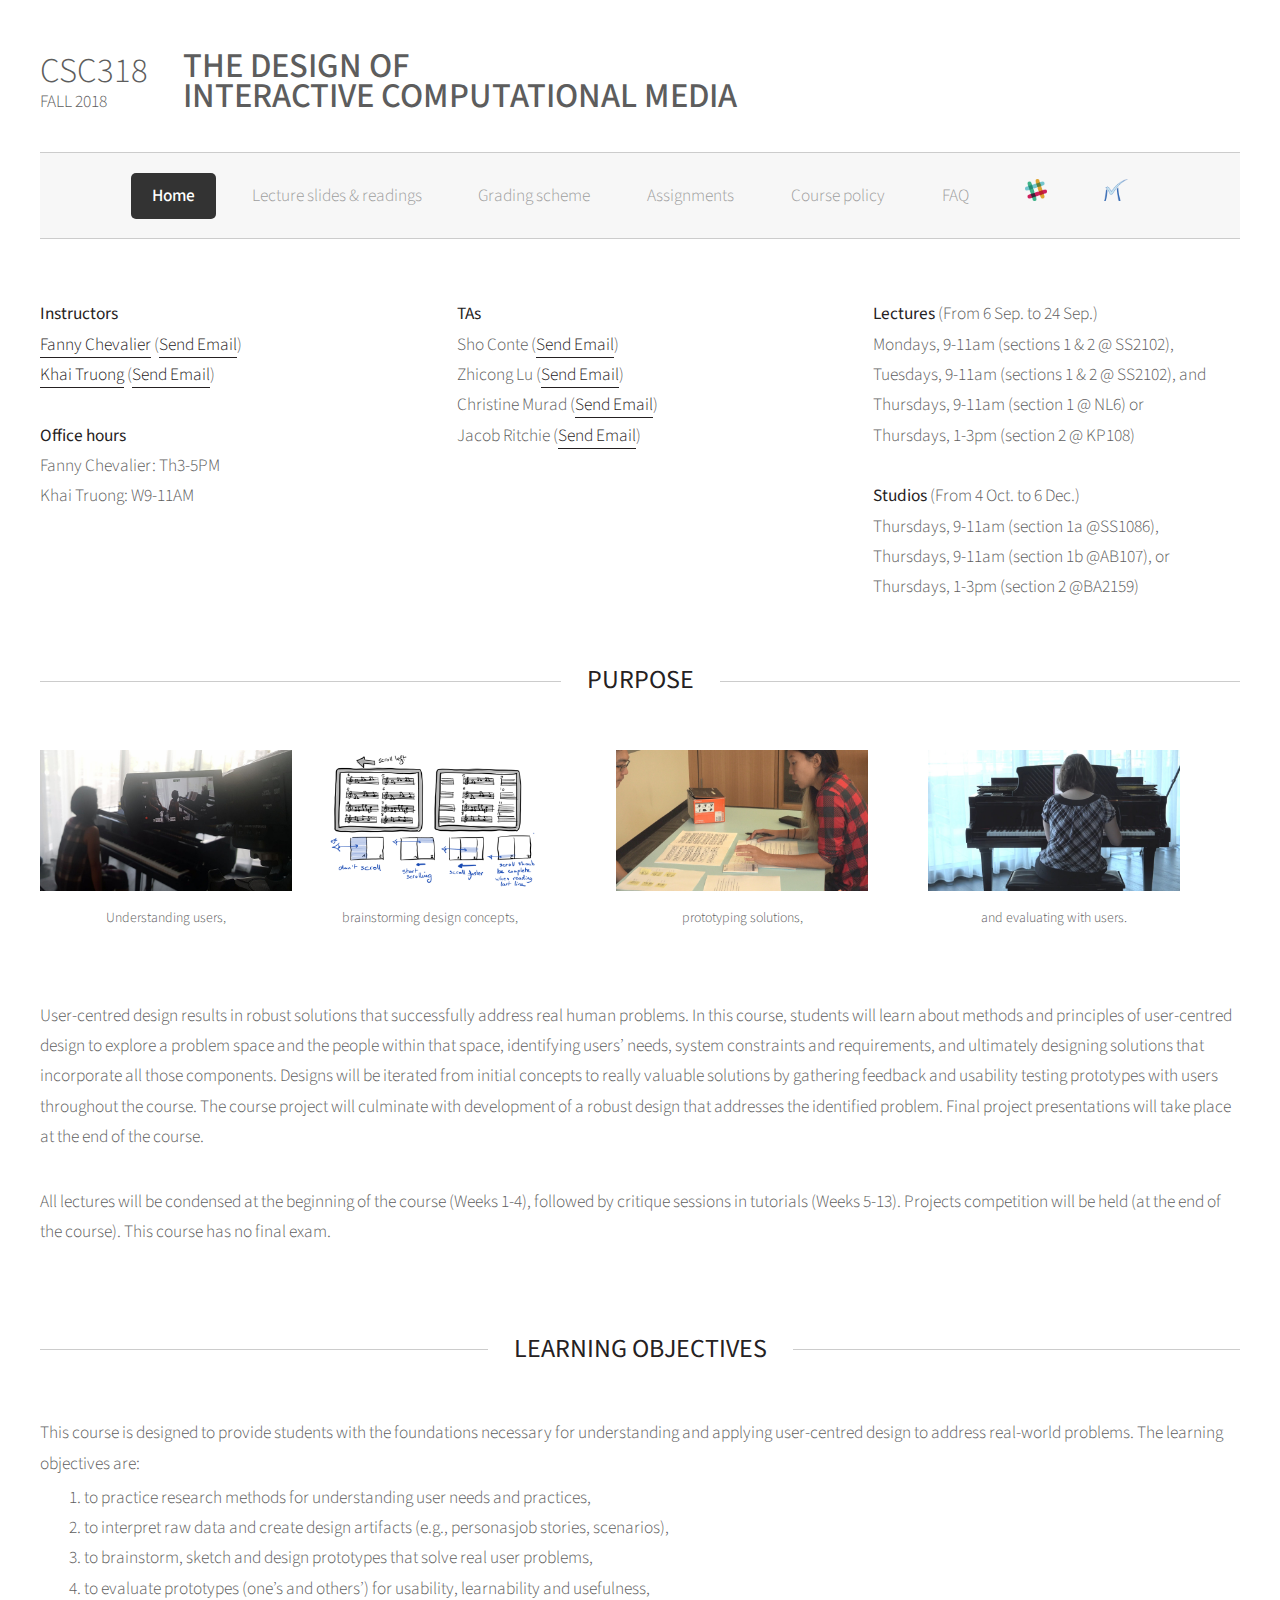
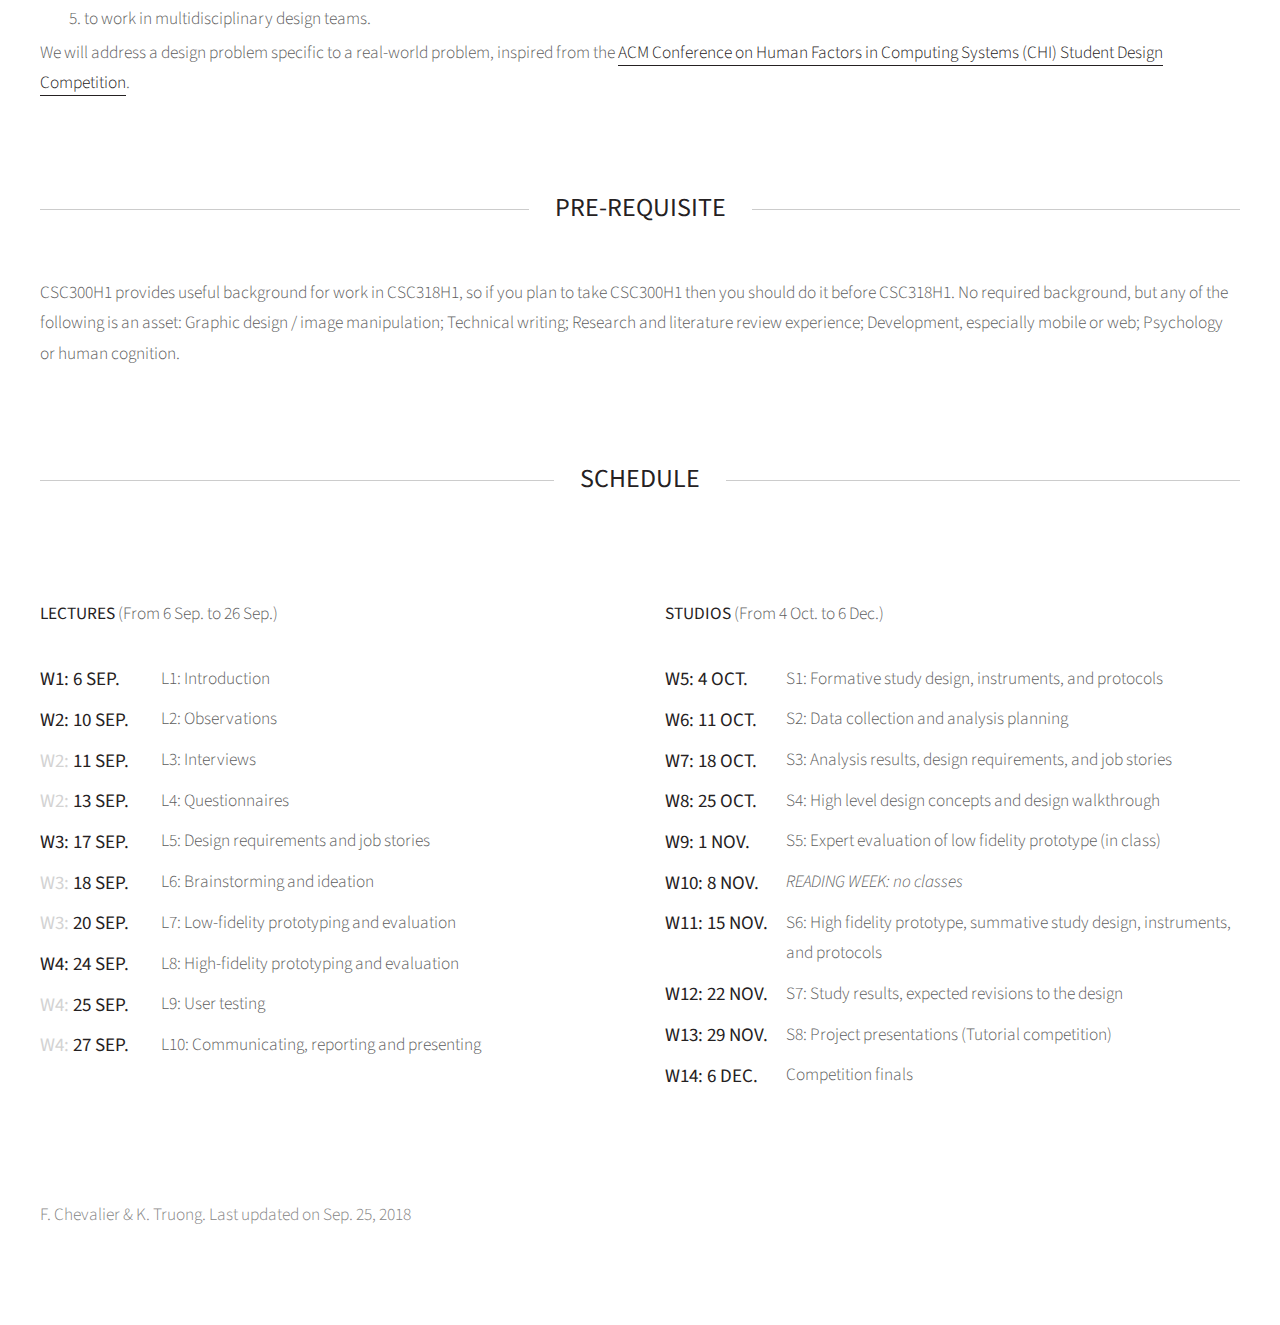
==== commit 787fb217: "Update index.html" ====
--- a/index.html
+++ b/index.html
@@ -82,6 +82,7 @@
 		    <b> Instructors </b>
 			 </br><a href="http://fannychevalier.net">Fanny Chevalier</a> (<a href="mailto:csc318instructors@cs.toronto.edu?Subject=[CSC318] ...">Send Email</a>) </br> <a href="http://www.cs.toronto.edu/~khai/">Khai Truong</a>  (<a href="mailto:csc318instructors@cs.toronto.edu?Subject=[CSC318] ...">Send Email</a>)
 		  </div>
+		</br>
 		  <div id="description">
 		    <b> Office hours </b>
 			 </br>Fanny Chevalier: Th3-5PM </br> Khai Truong: W9-11AM
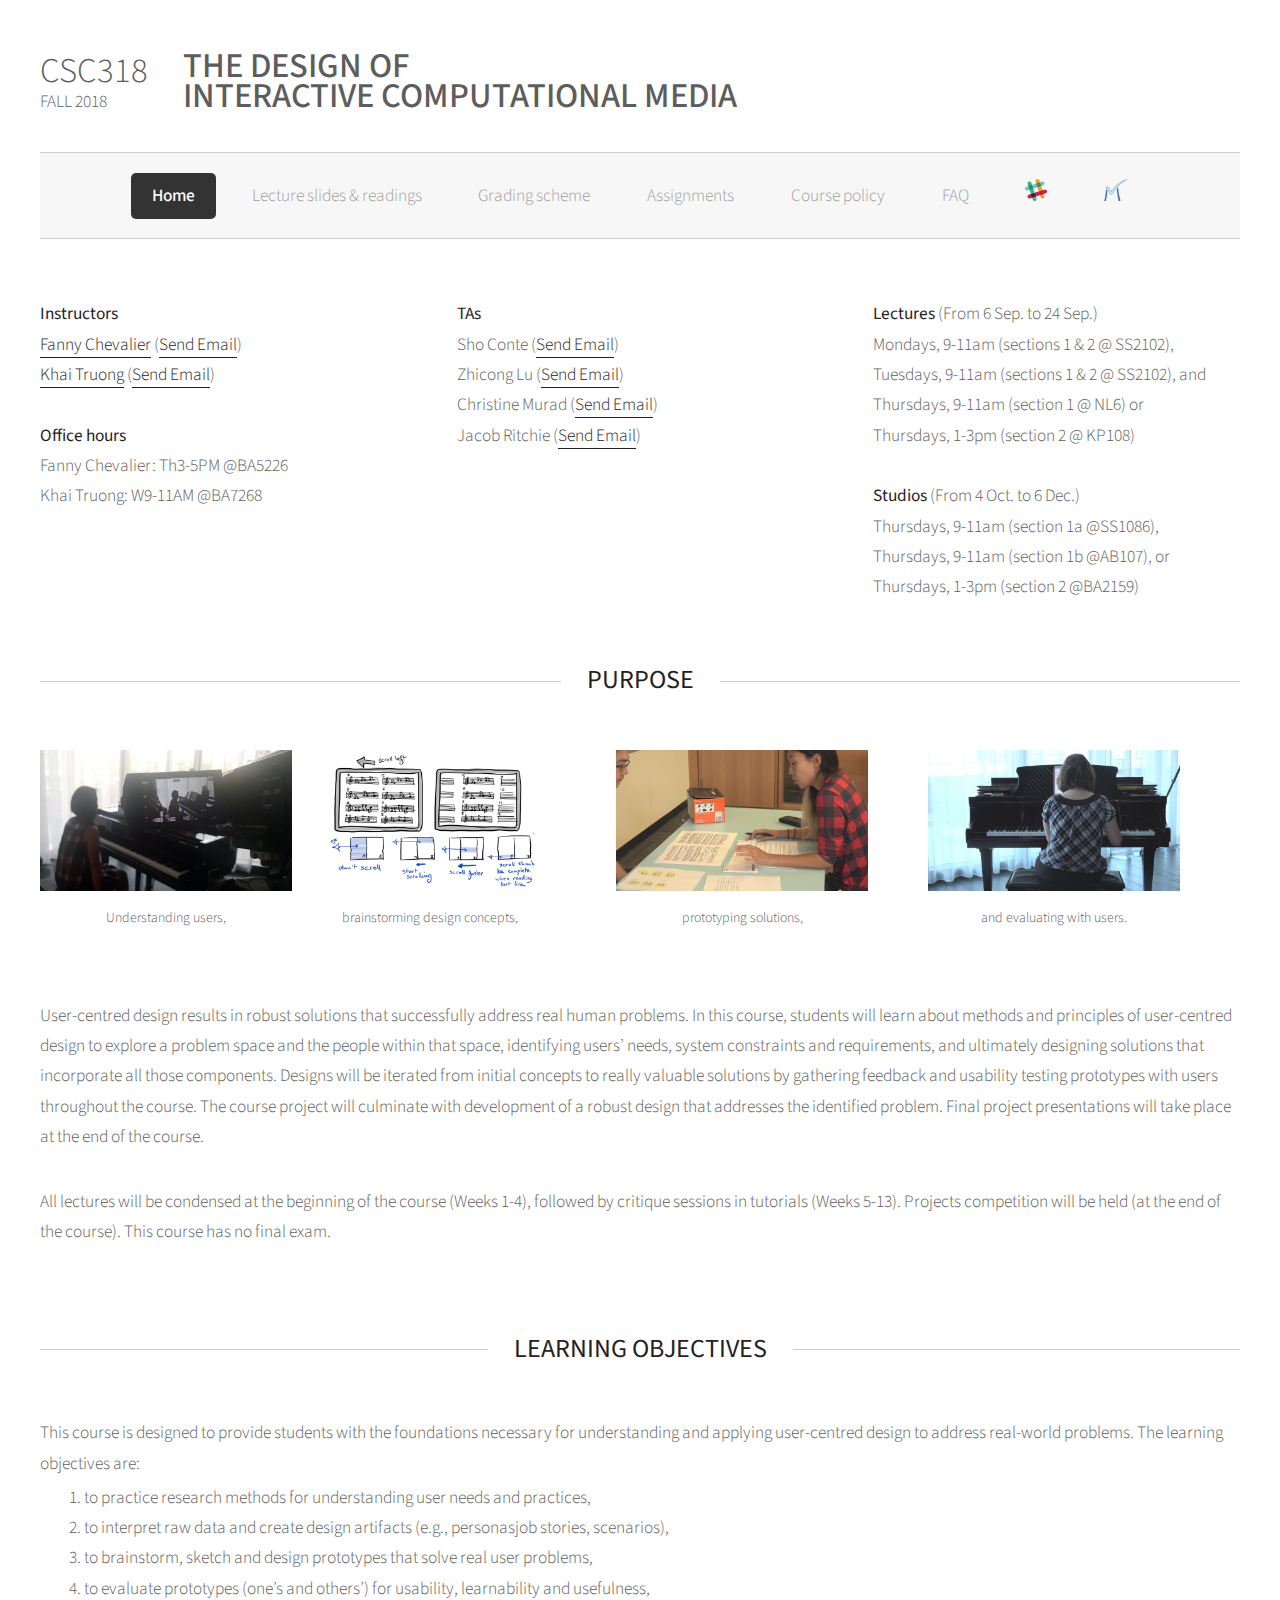
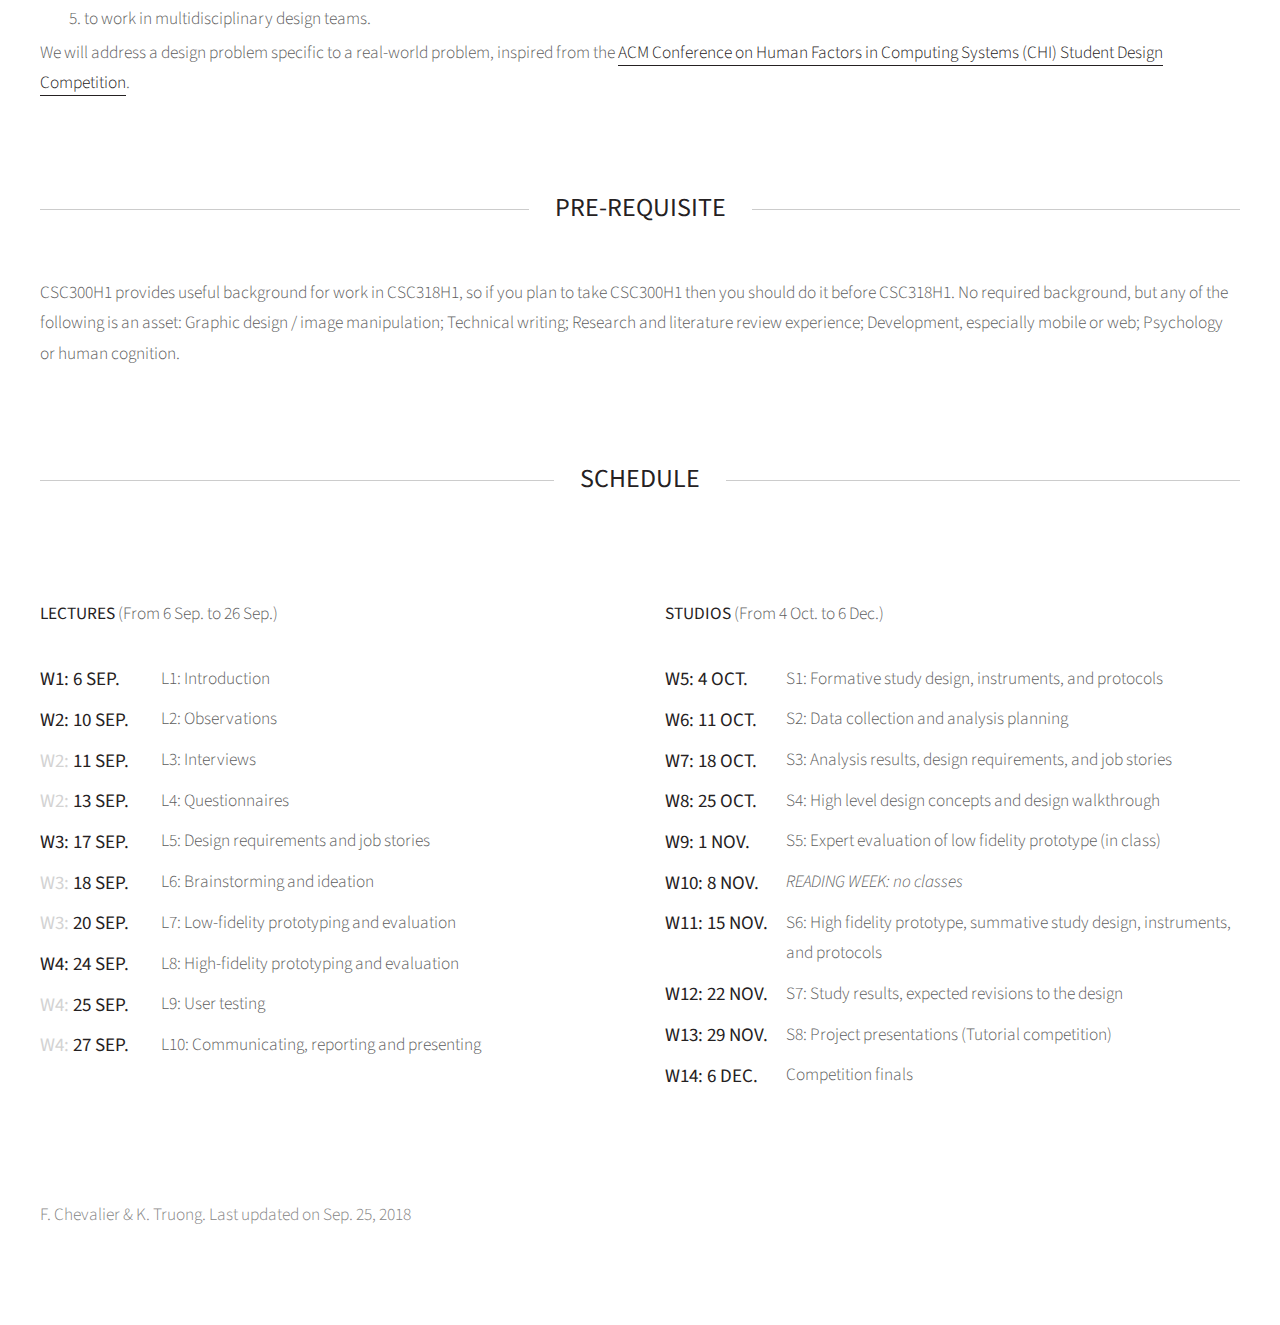
==== commit 11d0ccc7: "Update index.html" ====
--- a/index.html
+++ b/index.html
@@ -85,7 +85,7 @@
 		</br>
 		  <div id="description">
 		    <b> Office hours </b>
-			 </br>Fanny Chevalier: Th3-5PM </br> Khai Truong: W9-11AM
+			 </br>Fanny Chevalier: Th3-5PM @BA5226 </br> Khai Truong: W9-11AM @BA7268
 		  </div>
 	      </div>
 
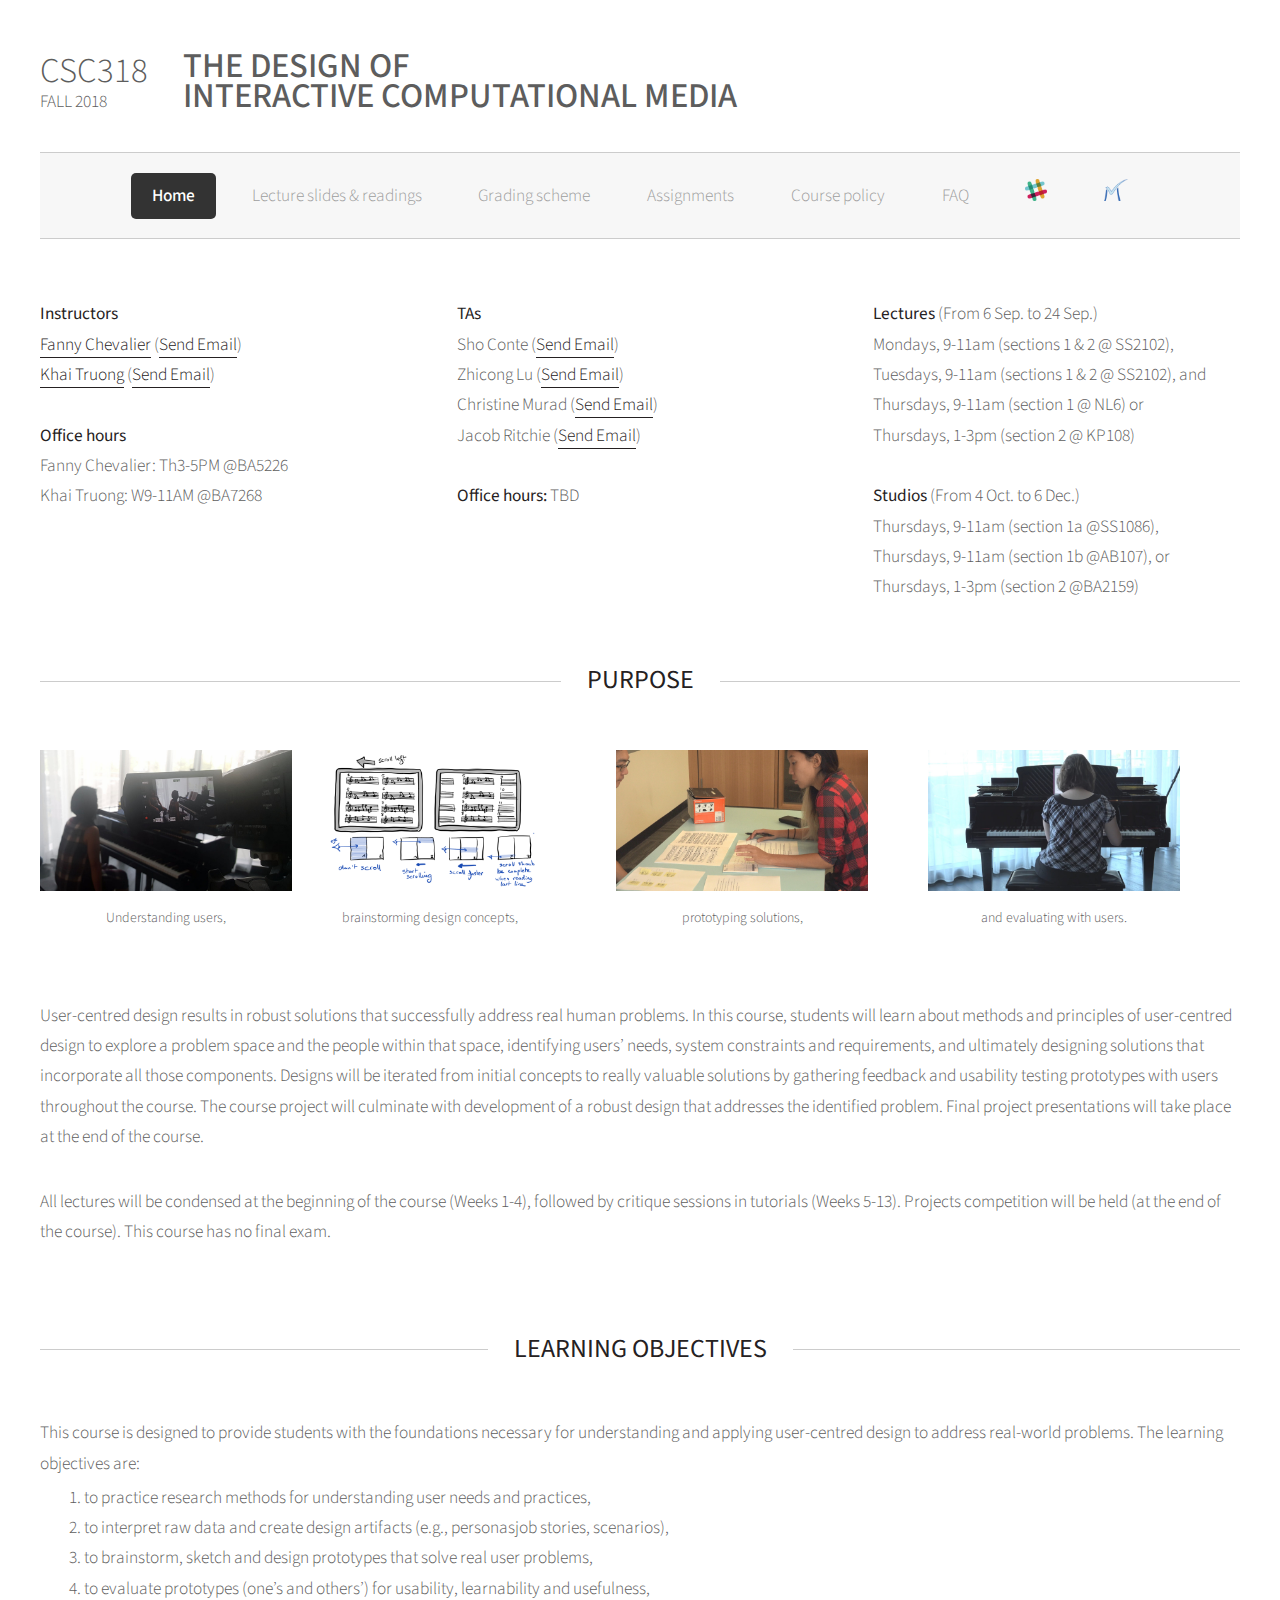
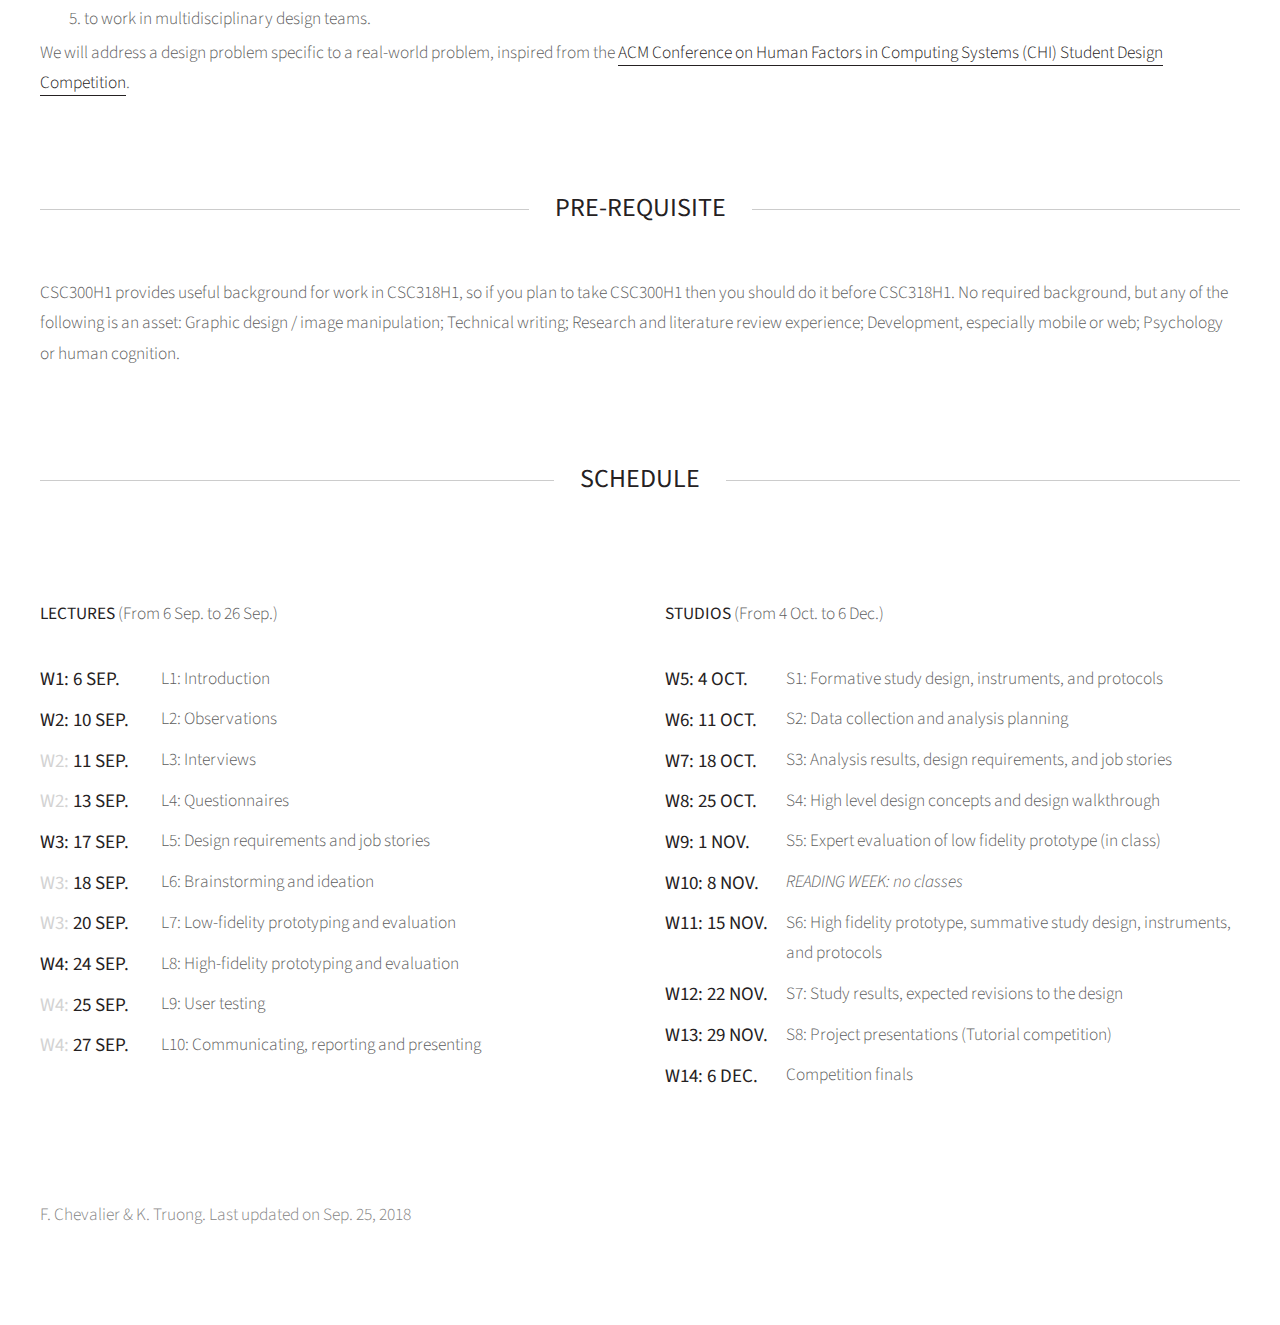
==== commit fc39677d: "Update index.html" ====
--- a/index.html
+++ b/index.html
@@ -97,6 +97,11 @@
          </br> Christine Murad (<a href="mailto:christine.murad@mail.utoronto.ca?Subject=[CSC318] ...">Send Email</a>)
          </br> Jacob Ritchie (<a href="mailto:jacob.ritchie@mail.utoronto.ca?Subject=[CSC318] ...">Send Email</a>)          
 		  </div>
+
+		</br>
+		  <div id="description">
+		    <b> Office hours: </b> TBD
+		  </div>
 	      </div>
 
 	      <div class="4u 10u(mobile)">
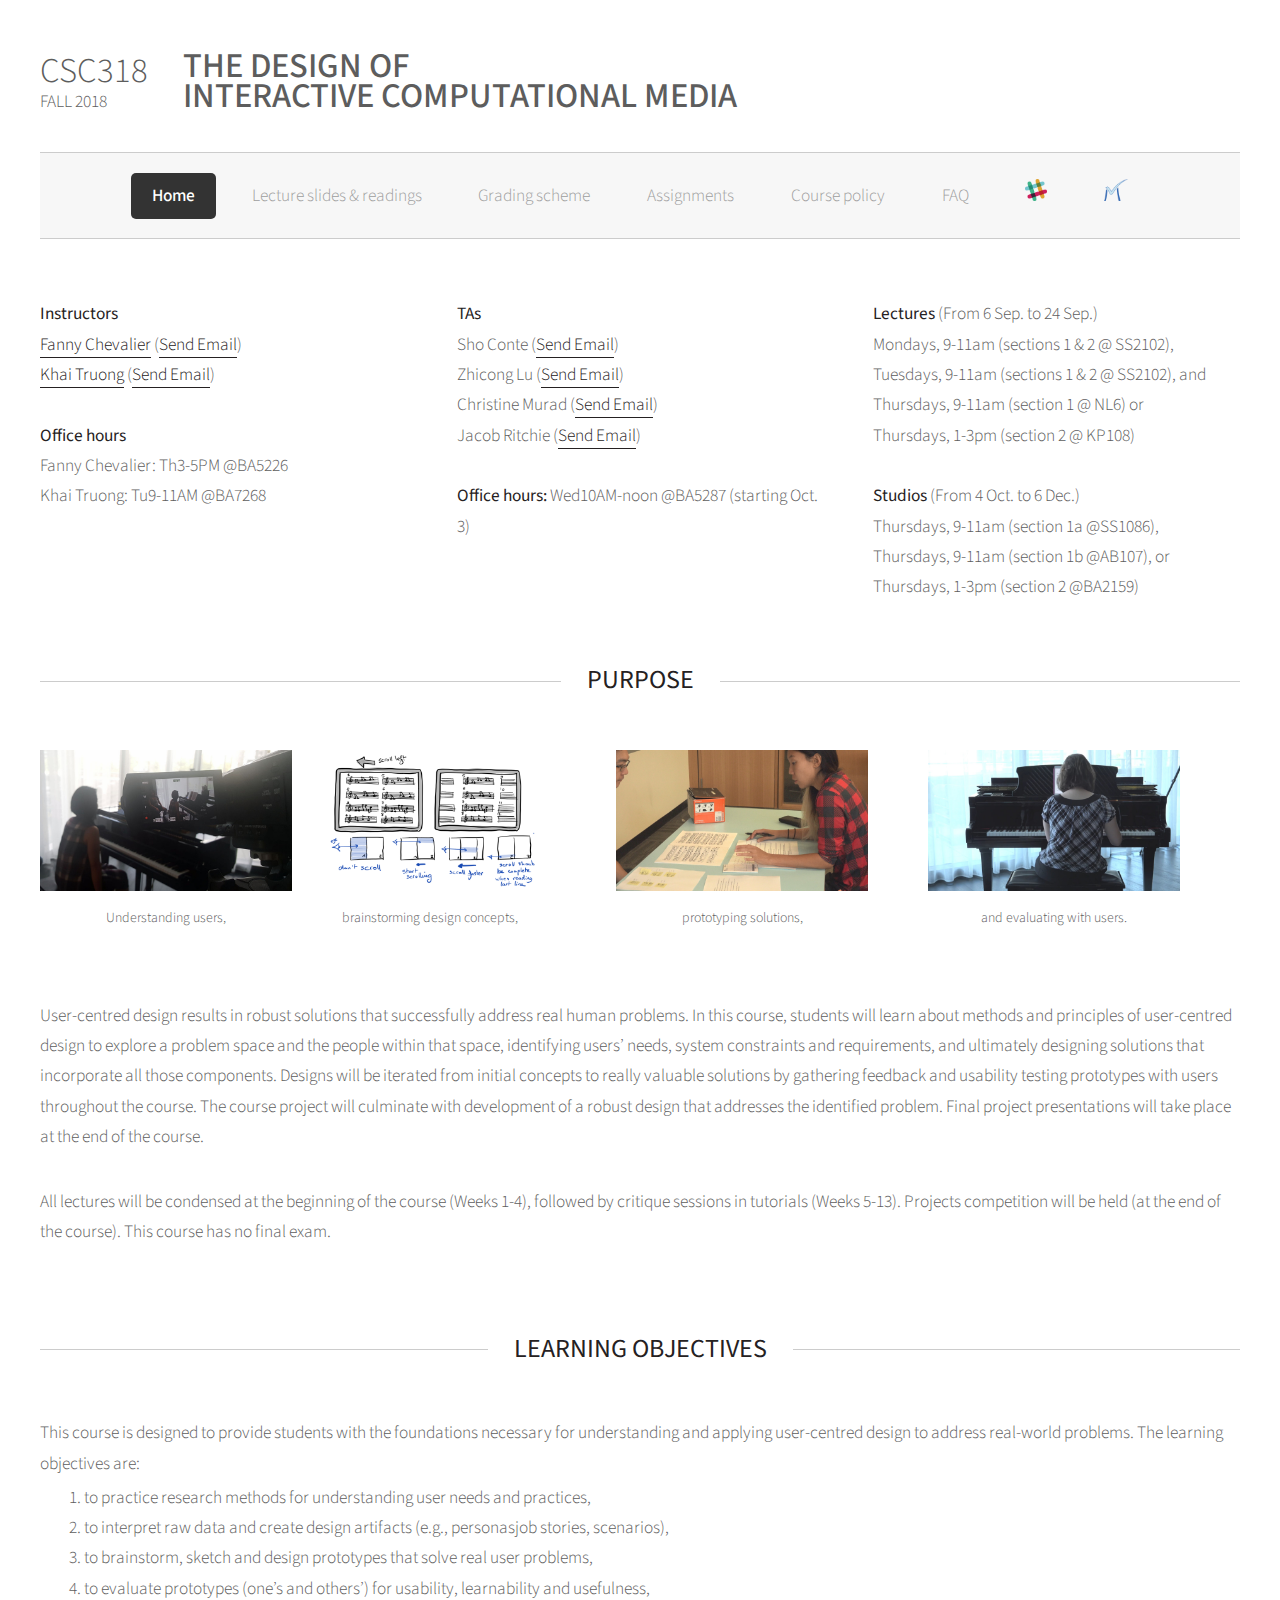
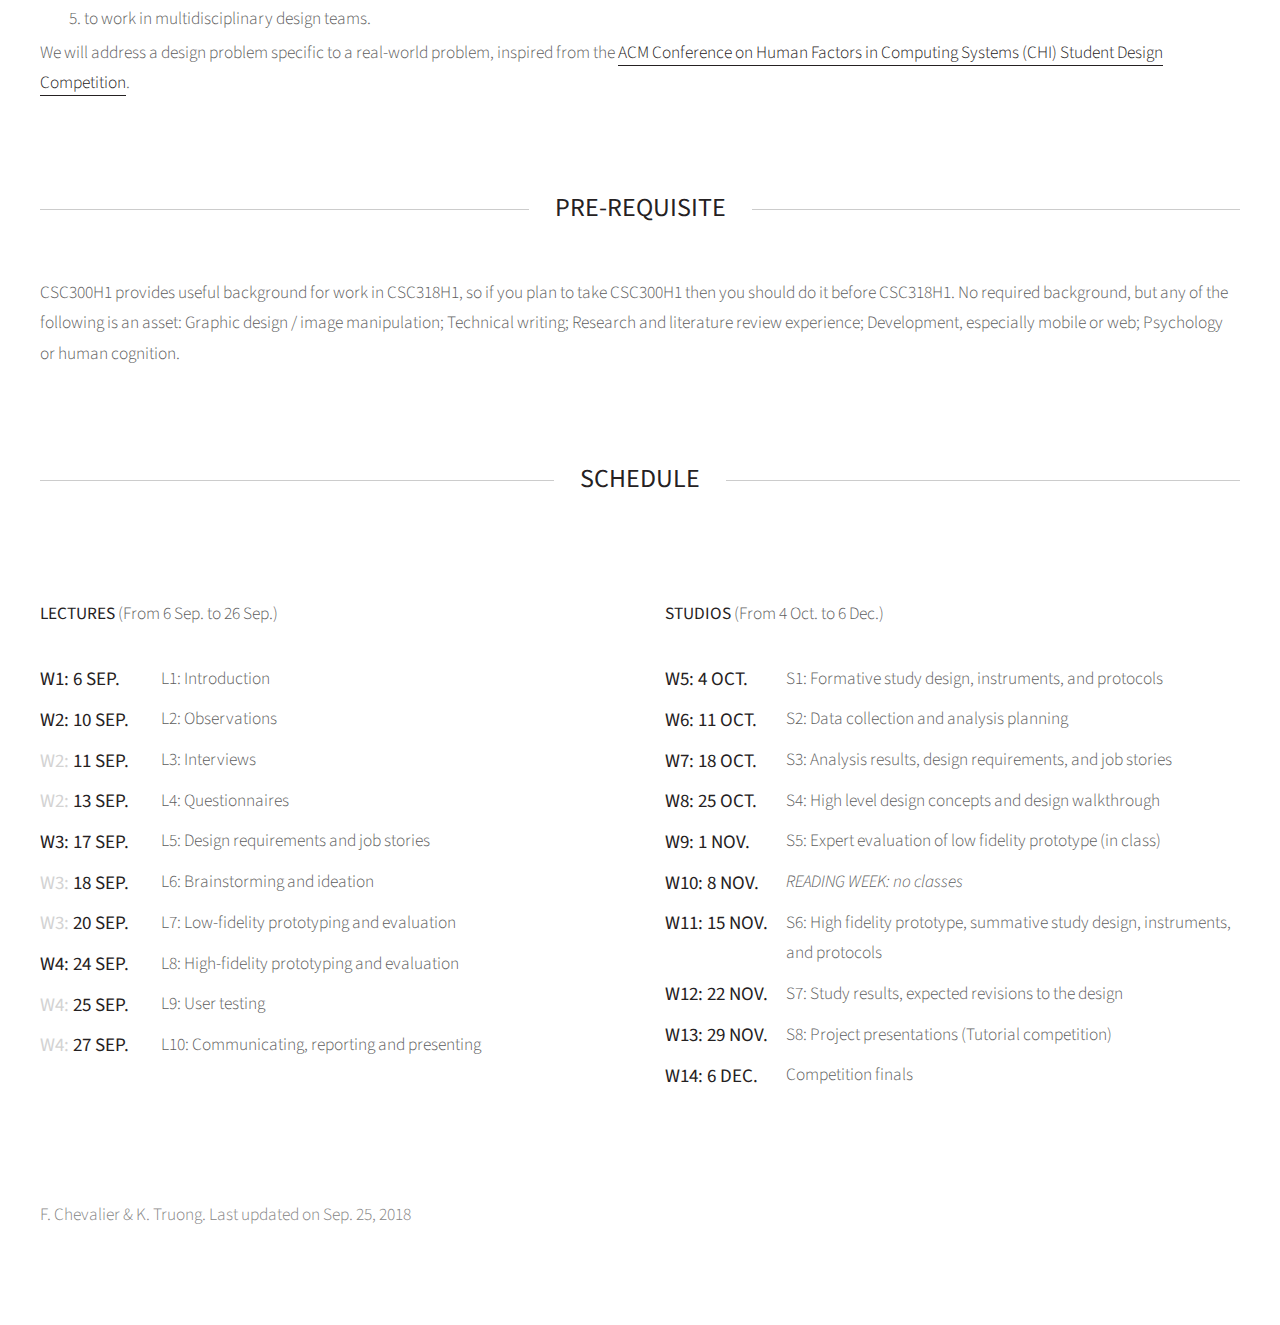
==== commit 1f2049ce: "Update index.html" ====
--- a/index.html
+++ b/index.html
@@ -85,7 +85,7 @@
 		</br>
 		  <div id="description">
 		    <b> Office hours </b>
-			 </br>Fanny Chevalier: Th3-5PM @BA5226 </br> Khai Truong: W9-11AM @BA7268
+			 </br>Fanny Chevalier: Th3-5PM @BA5226 </br> Khai Truong: Tu9-11AM @BA7268
 		  </div>
 	      </div>
 
@@ -100,7 +100,7 @@
 
 		</br>
 		  <div id="description">
-		    <b> Office hours: </b> TBD
+		    <b> Office hours: </b> Wed10AM-noon @BA5287 (starting Oct. 3)
 		  </div>
 	      </div>
 
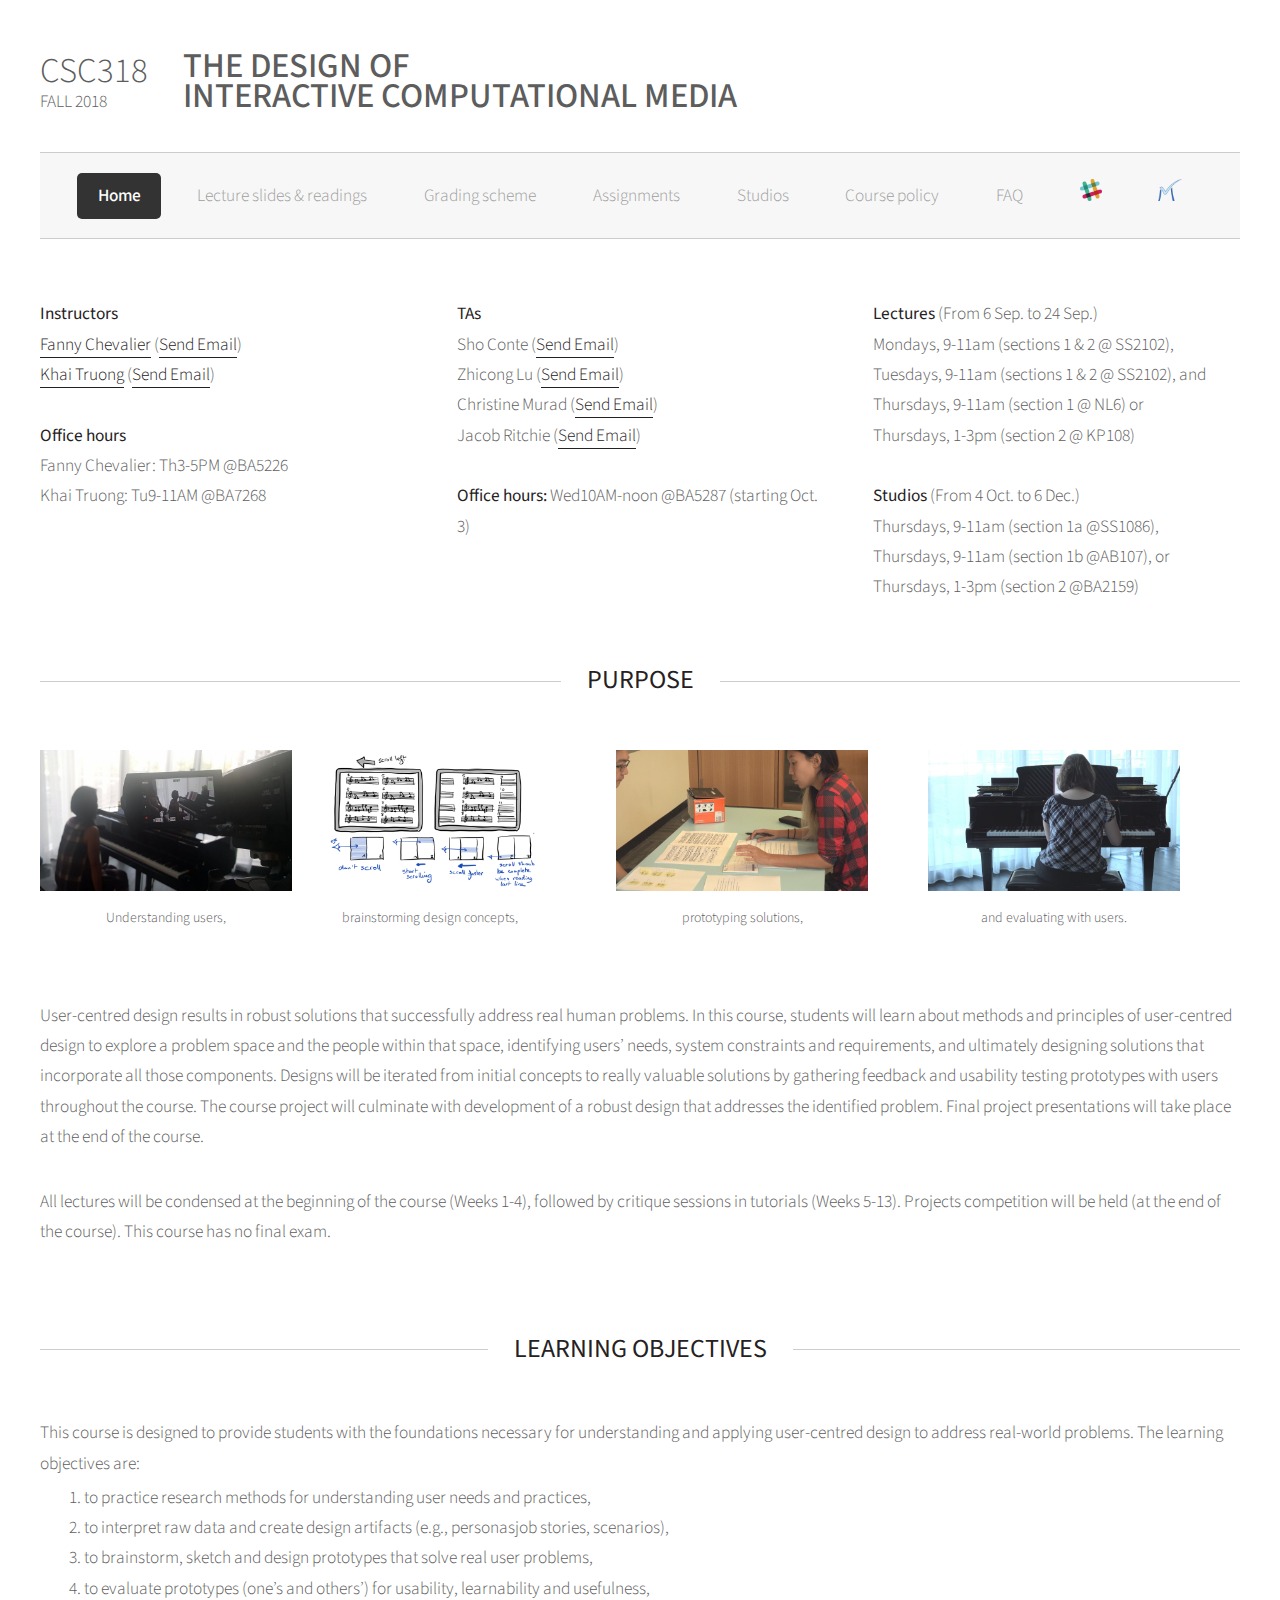
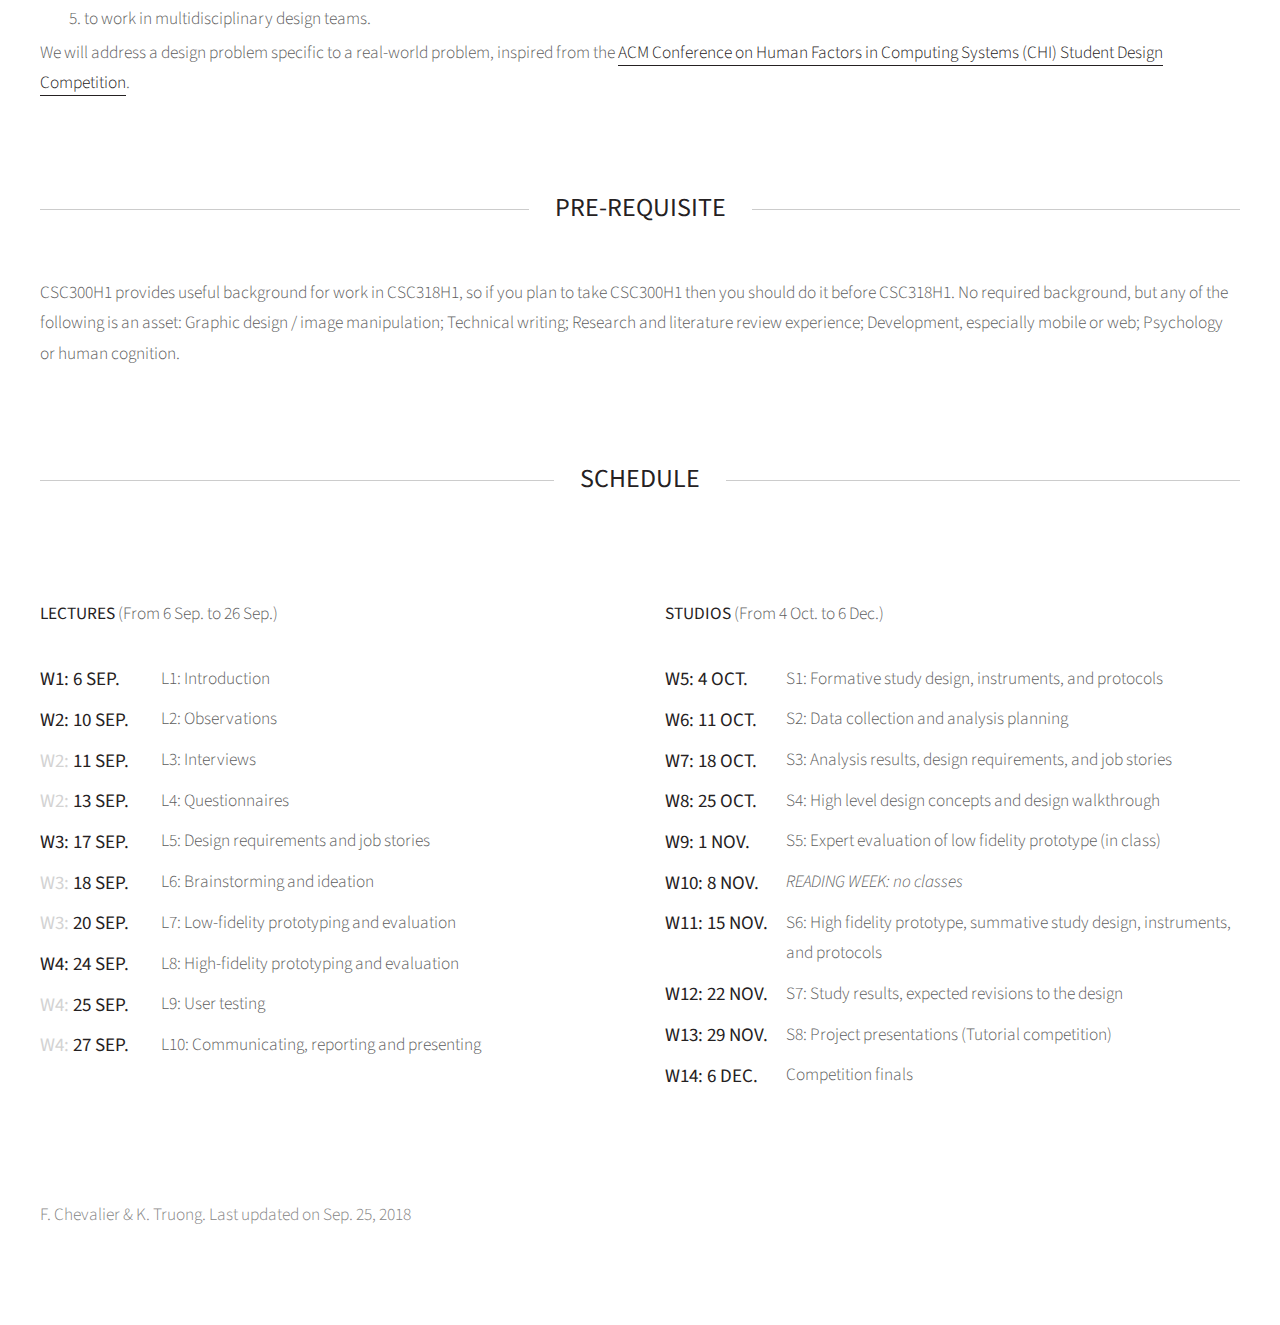
==== commit c06e806e: "Update index.html" ====
--- a/index.html
+++ b/index.html
@@ -63,6 +63,7 @@
 		  <li> <a href="slides-readings.html">Lecture slides & readings</a></li>
 		  <li><a href="grading-scheme.html">Grading scheme</a></li>
 		  <li><a href="assignments.html">Assignments</a></li>
+		   <li><a href="studios.html">Studios</a></li>
 		  <li><a href="policy.html">Course policy</a></li>
 		  <li><a href="faq.html">FAQ</a></li>
 		  <li><a href="https://csc318-fall2018.slack.com"><img src="images/slack-logo-small.png" style="height: 22px"></img></a></li>
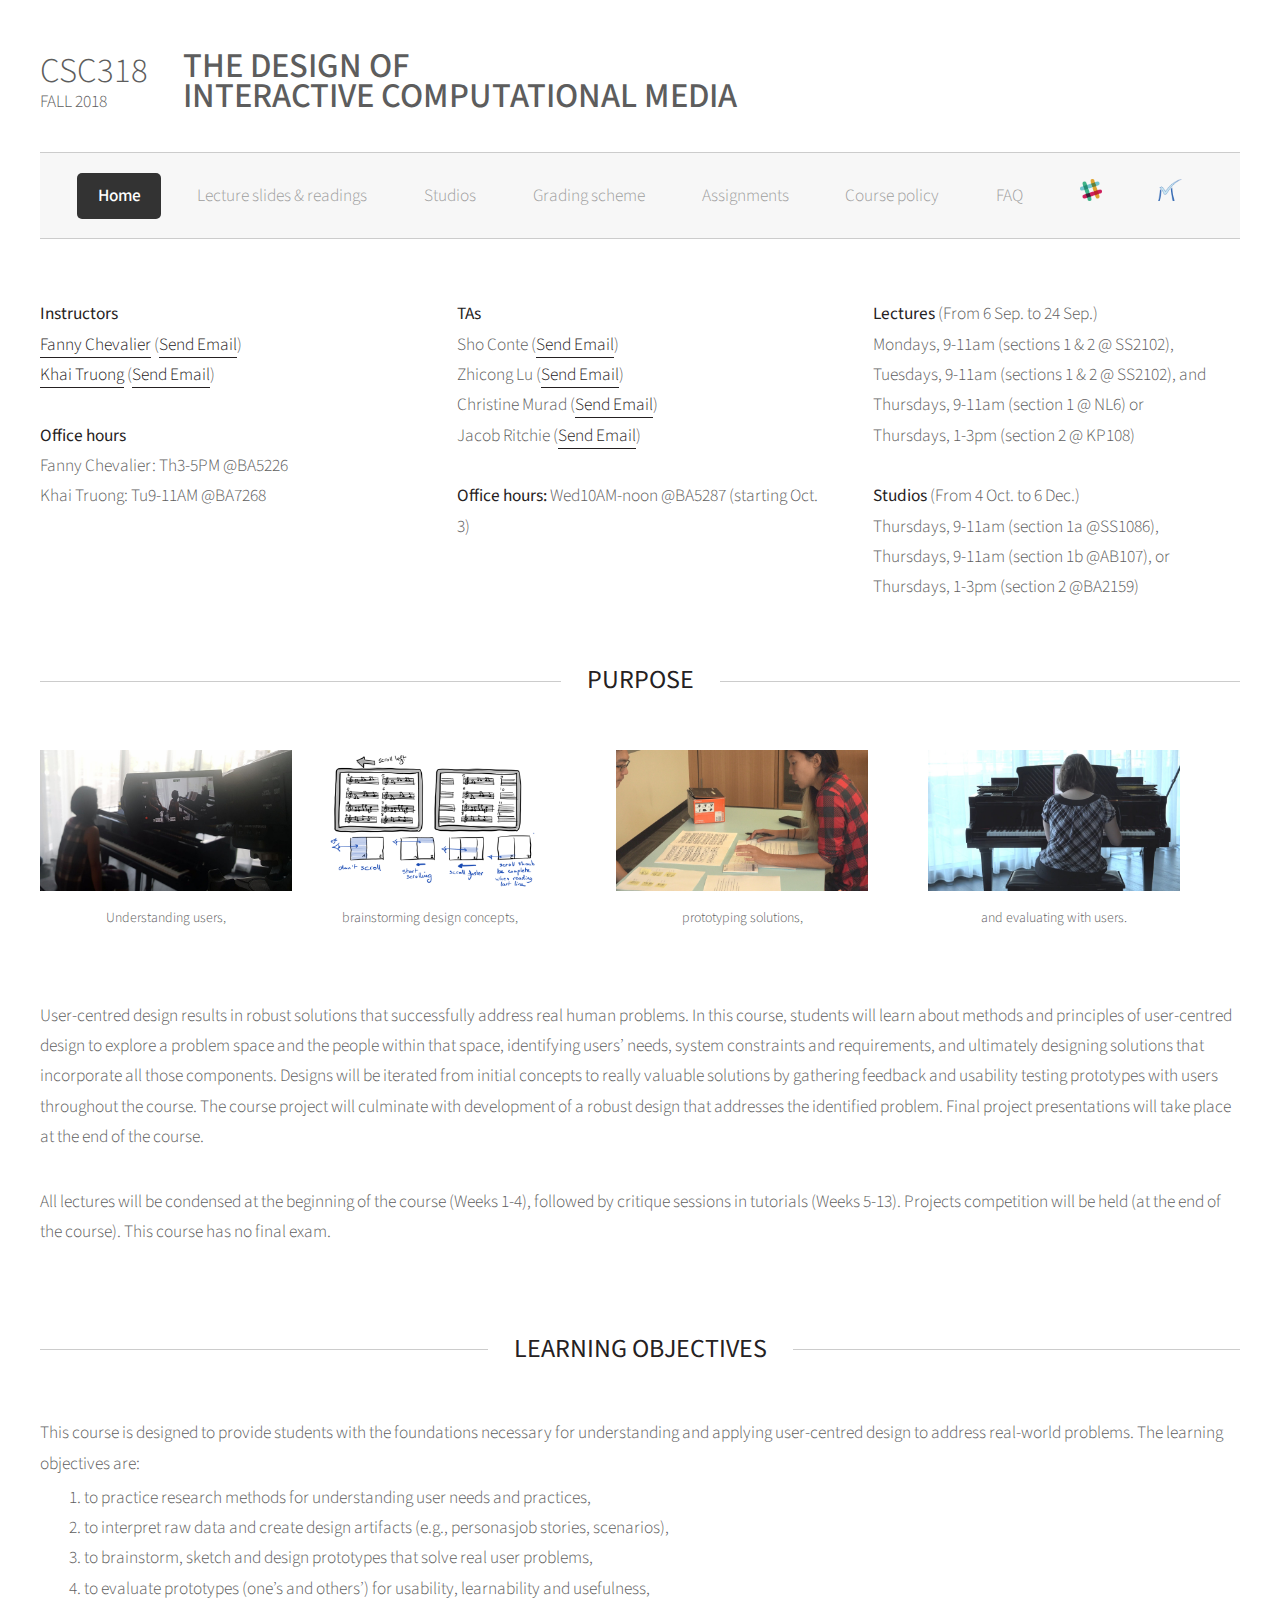
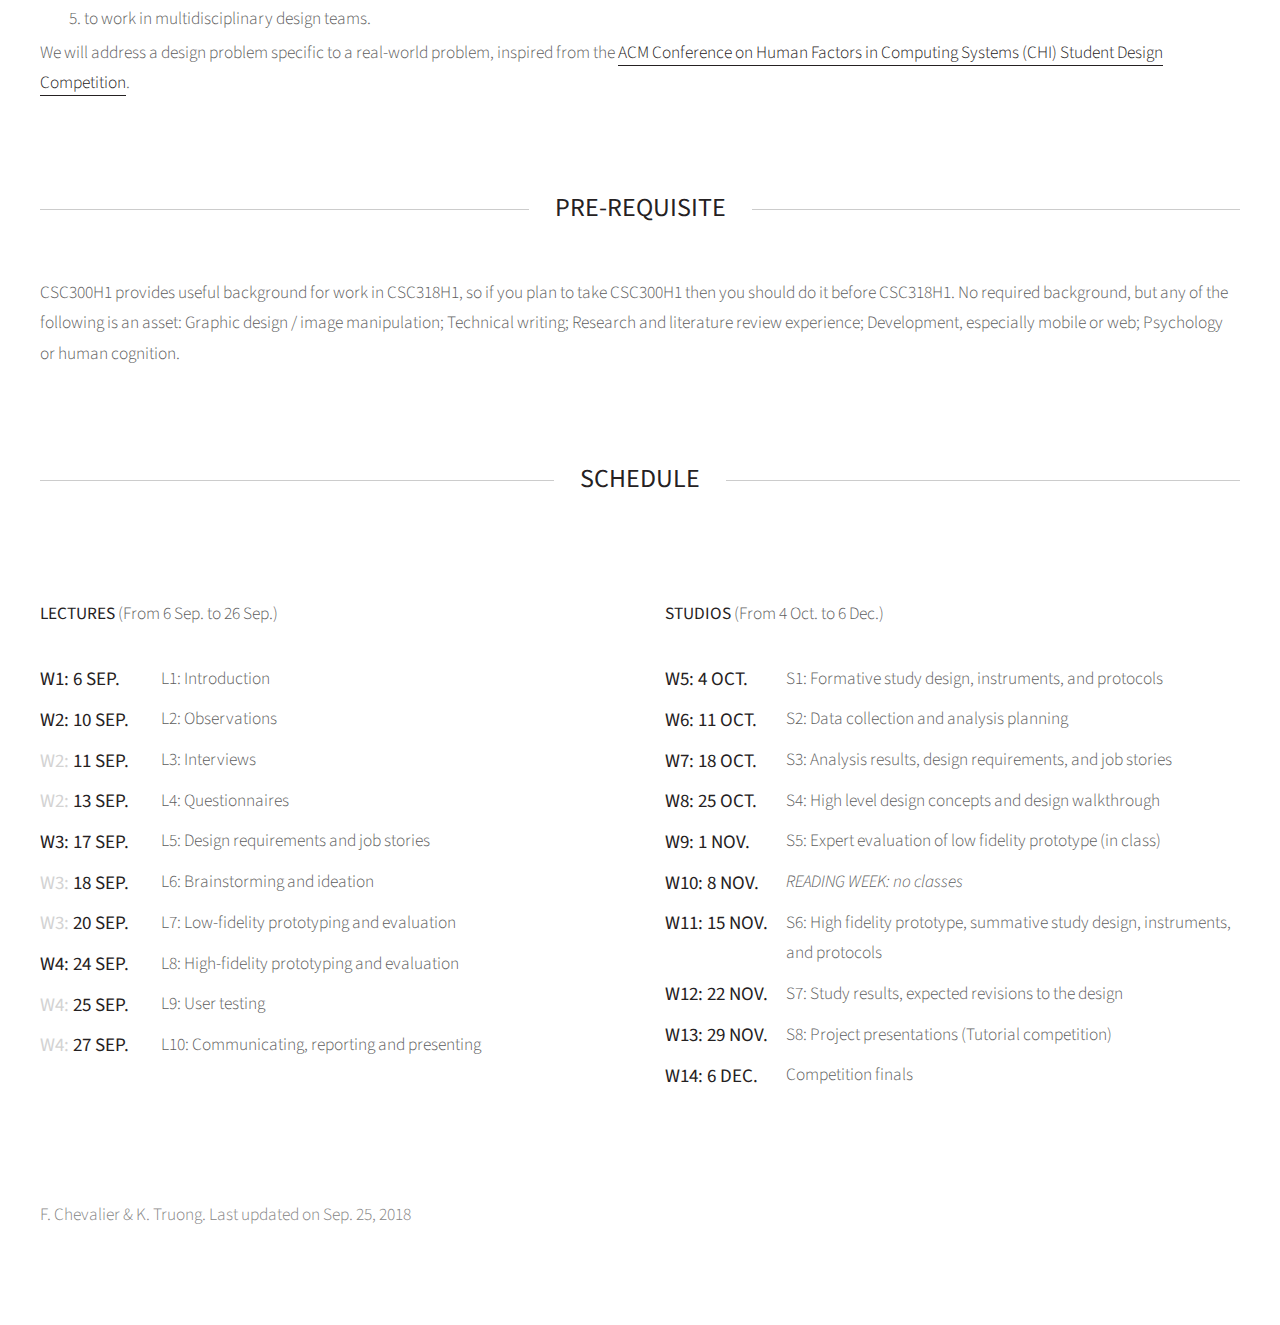
==== commit dc3cd1de: "Update index.html" ====
--- a/index.html
+++ b/index.html
@@ -61,9 +61,9 @@
 		<ul>
 		  <li class="current"><a href="/index.html">Home</a></li>
 		  <li> <a href="slides-readings.html">Lecture slides & readings</a></li>
+		  <li><a href="studios.html">Studios</a></li>
 		  <li><a href="grading-scheme.html">Grading scheme</a></li>
-		  <li><a href="assignments.html">Assignments</a></li>
-		   <li><a href="studios.html">Studios</a></li>
+		  <li><a href="assignments.html">Assignments</a></li>  
 		  <li><a href="policy.html">Course policy</a></li>
 		  <li><a href="faq.html">FAQ</a></li>
 		  <li><a href="https://csc318-fall2018.slack.com"><img src="images/slack-logo-small.png" style="height: 22px"></img></a></li>
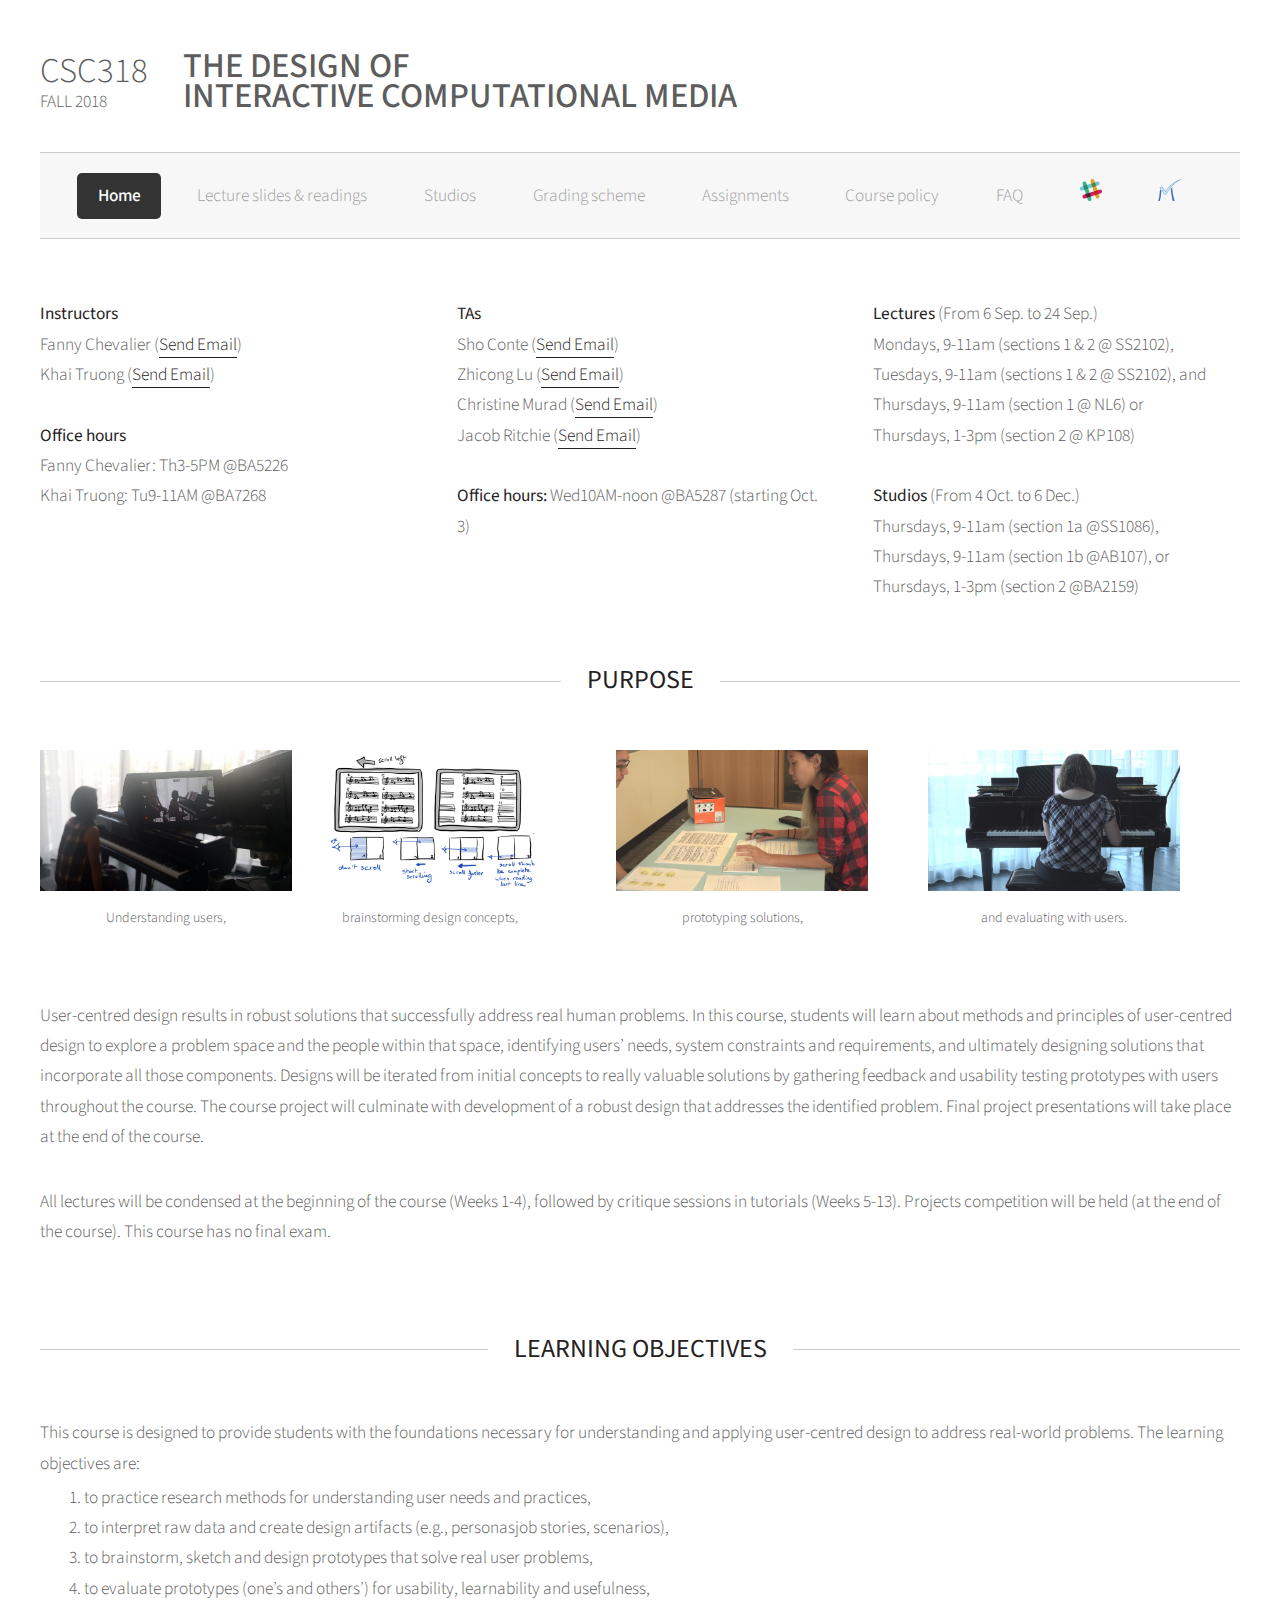
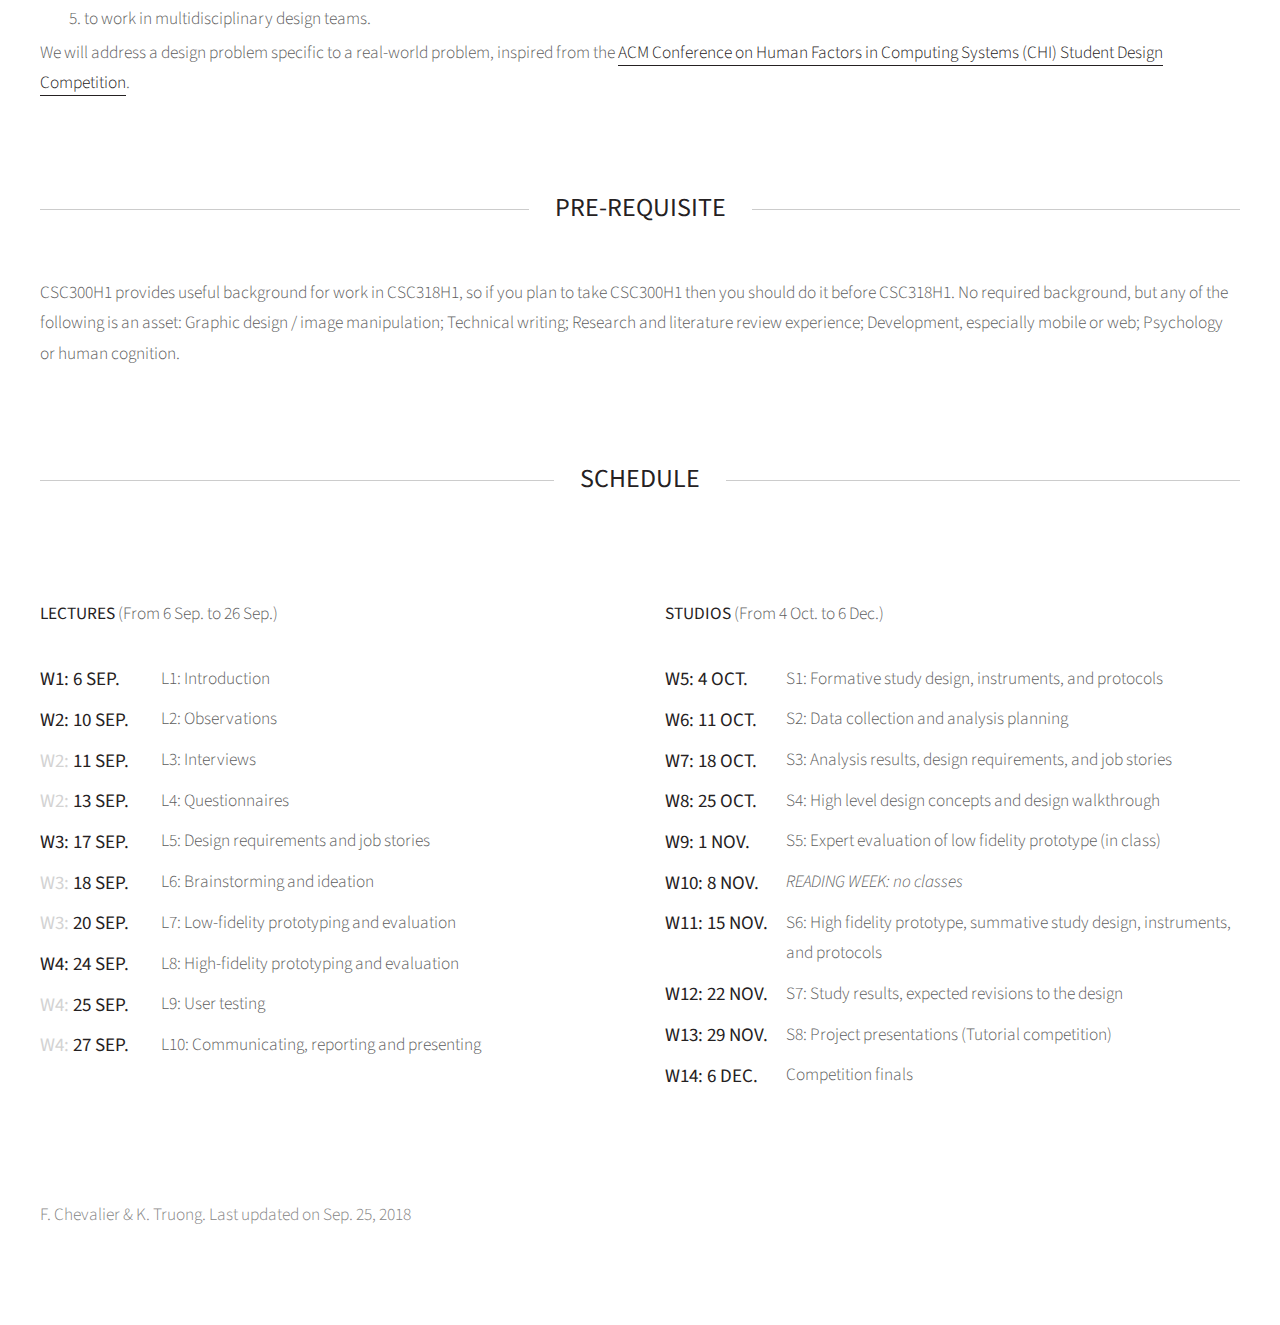
==== commit 4dd502f5: "Update index.html" ====
--- a/index.html
+++ b/index.html
@@ -81,7 +81,8 @@
 	    <div class="4u 10u(mobile)">
 		  <div id="description">
 		    <b> Instructors </b>
-			 </br><a href="http://fannychevalier.net">Fanny Chevalier</a> (<a href="mailto:csc318instructors@cs.toronto.edu?Subject=[CSC318] ...">Send Email</a>) </br> <a href="http://www.cs.toronto.edu/~khai/">Khai Truong</a>  (<a href="mailto:csc318instructors@cs.toronto.edu?Subject=[CSC318] ...">Send Email</a>)
+			 </br>Fanny Chevalier (<a href="mailto:csc318instructors@cs.toronto.edu?Subject=[CSC318] ...">Send Email</a>) 
+		         </br>Khai Truong  (<a href="mailto:csc318instructors@cs.toronto.edu?Subject=[CSC318] ...">Send Email</a>)
 		  </div>
 		</br>
 		  <div id="description">
